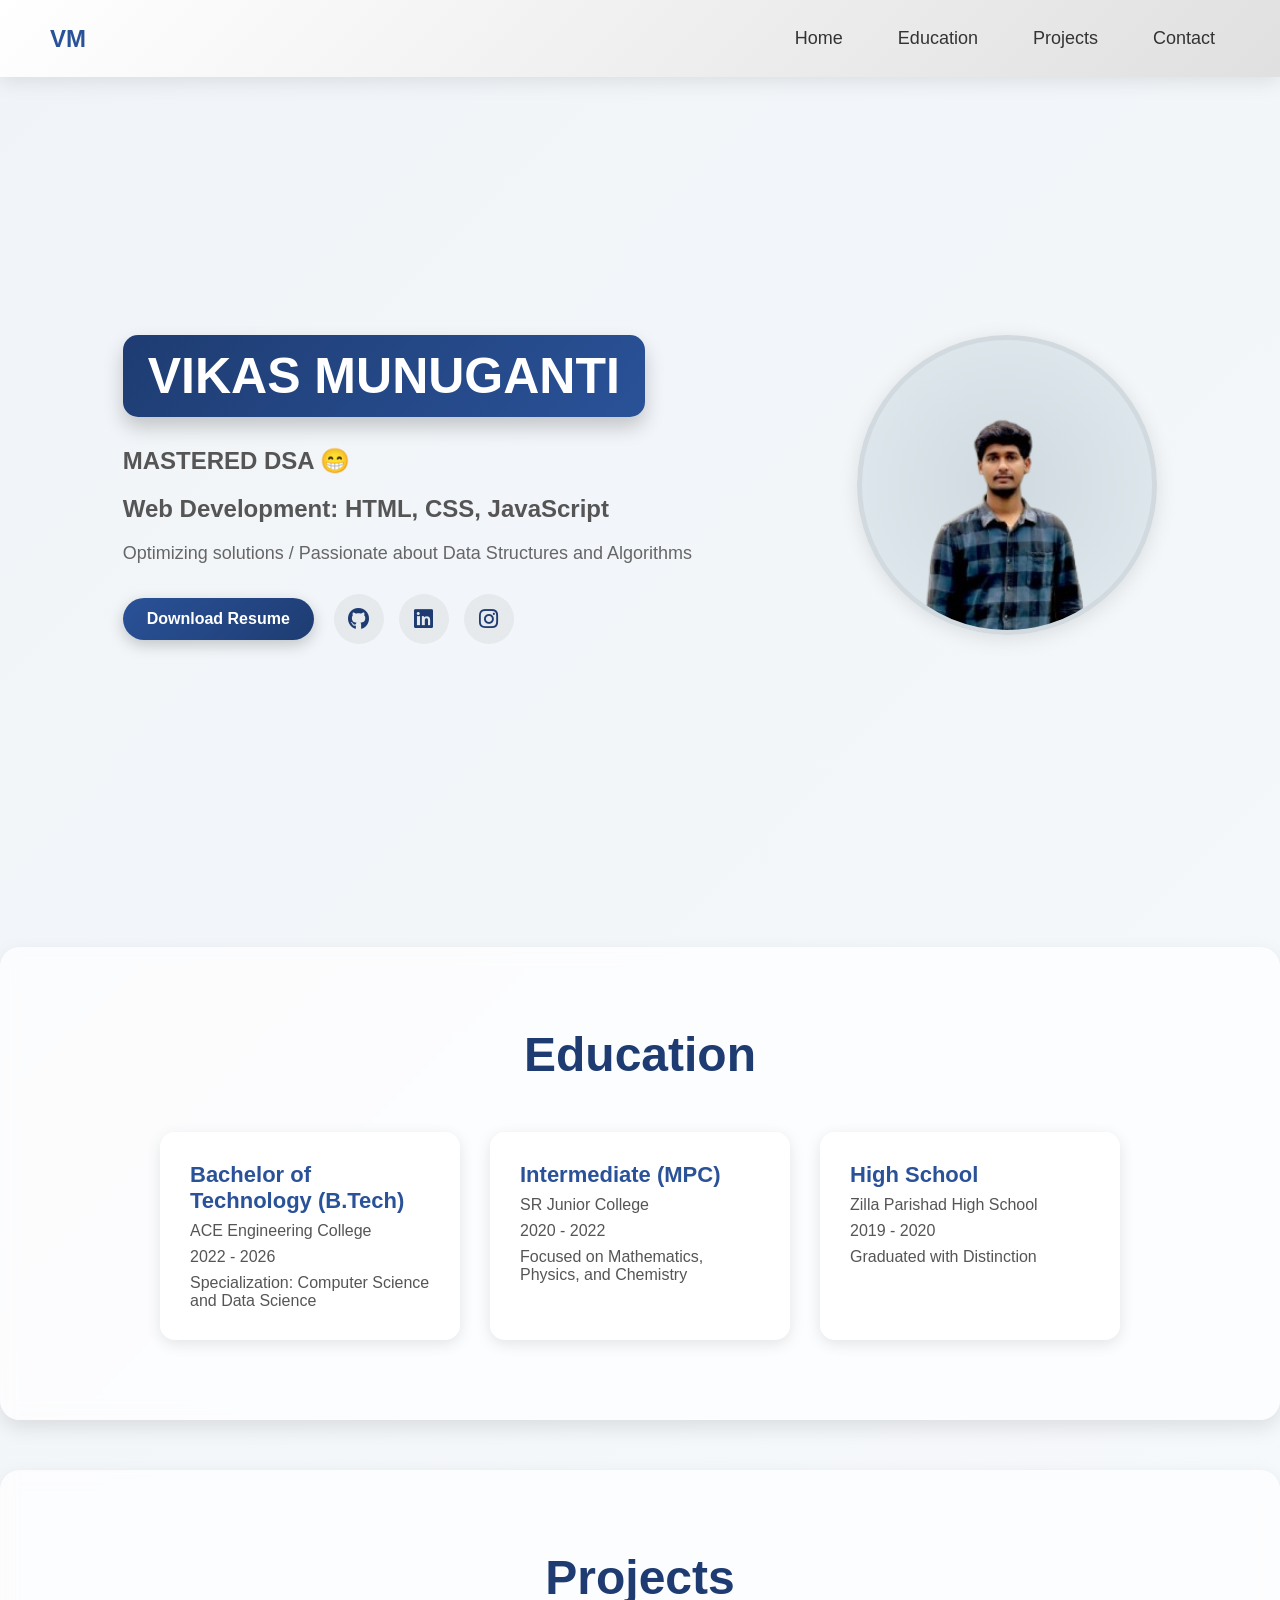
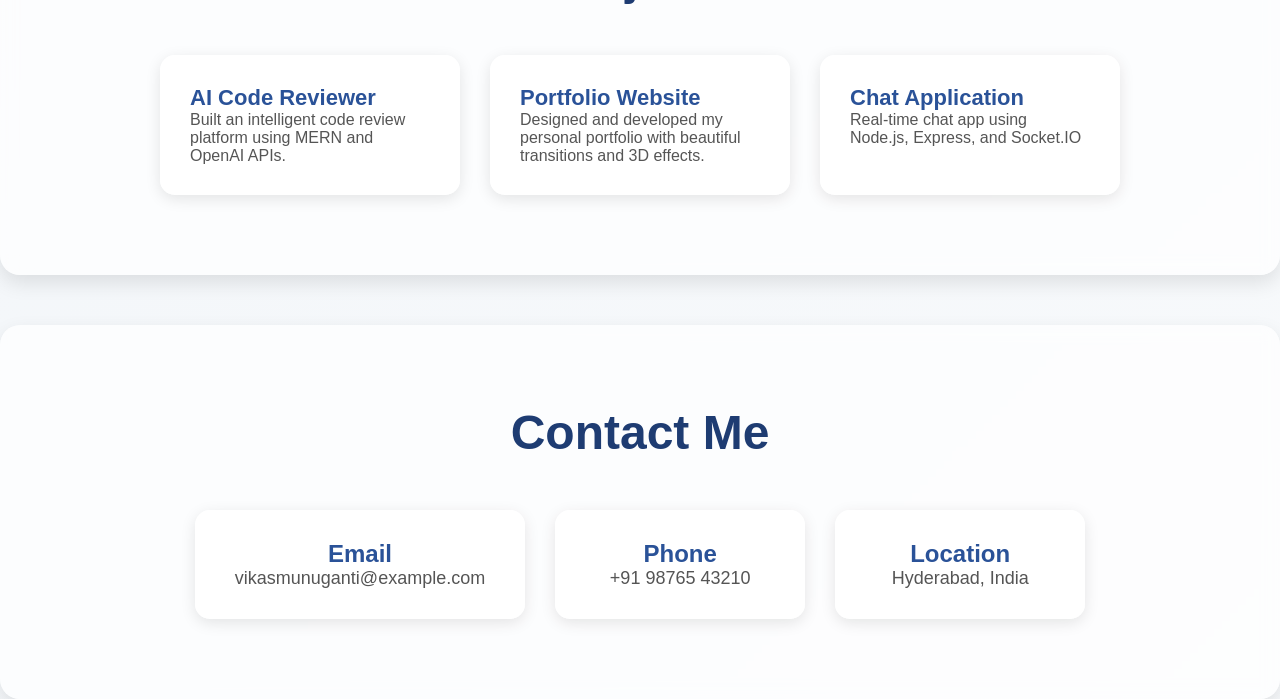
==== index.html @ edb25048 "Made responsive to mobile" ====
<!DOCTYPE html>
<html lang="en">
<head>
    <meta charset="UTF-8" />
    <meta name="viewport" content="width=device-width, initial-scale=1.0"/>
    <title>Vikas Munuganti - Portfolio</title>
    <link rel="stylesheet" href="style.css" />
    <link rel="stylesheet" href="https://cdnjs.cloudflare.com/ajax/libs/font-awesome/5.15.4/css/all.min.css"/>
</head>

<body>

<!-- Loader -->
<div id="loader">
    <div class="spinner"></div>
    <p>Loading your experience...</p>
</div>

<!-- Navbar -->
<nav class="navbar">
    <div class="logo">VM</div>
    <ul class="nav-links">
        <li><a href="#home" class="nav-link">Home</a></li>
        <li><a href="#education-section" class="nav-link">Education</a></li>
        <li><a href="#projects-section" class="nav-link">Projects</a></li>
        <li><a href="#contact-section" class="nav-link">Contact</a></li>
    </ul>
</nav>

<!-- Home Section -->
<section class="home" id="home">
    <div class="home-content">
        <h1><span class="name-highlight">VIKAS MUNUGANTI</span></h1>
        <h2>MASTERED DSA 😁</h2>
        <h2>Web Development: HTML, CSS, JavaScript</h2>
        <p>Optimizing solutions / Passionate about Data Structures and Algorithms</p>

        <div class="buttons">
            <a href="VIKAS_RESUME.pdf" download class="btn">Download Resume</a>
            <div class="social-icons">
                <a href="https://github.com/VIKASMUNUGANTI" target="_blank" class="icon-circle"><i class="fab fa-github"></i></a>
                <a href="https://linkedin.com/in/vikas-munuganti-8a6b34294" target="_blank" class="icon-circle"><i class="fab fa-linkedin"></i></a>
                <a href="https://instagram.com/vikas_munuganti" target="_blank" class="icon-circle"><i class="fab fa-instagram"></i></a>
            </div>
        </div>
    </div>

    <div class="hero-image">
        <img src="p1-1.png" alt="Vikas Munuganti">
    </div>
</section>

<!-- Education Section -->
<section class="education" id="education-section">
    <h2 class="section-title">Education</h2>
    <div class="education-container">
        <div class="education-card">
            <h3>Bachelor of Technology (B.Tech)</h3>
            <p class="school-name">ACE Engineering College</p>
            <p class="education-year">2022 - 2026</p>
            <p class="education-desc">Specialization: Computer Science and Data Science</p>
        </div>

        <div class="education-card">
            <h3>Intermediate (MPC)</h3>
            <p class="school-name">SR Junior College</p>
            <p class="education-year">2020 - 2022</p>
            <p class="education-desc">Focused on Mathematics, Physics, and Chemistry</p>
        </div>

        <div class="education-card">
            <h3>High School</h3>
            <p class="school-name">Zilla Parishad High School</p>
            <p class="education-year">2019 - 2020</p>
            <p class="education-desc">Graduated with Distinction</p>
        </div>
    </div>
</section>

<!-- Projects Section -->
<section class="projects" id="projects-section">
    <h2 class="section-title">Projects</h2>
    <div class="projects-container">
        <div class="project-card">
            <h3>AI Code Reviewer</h3>
            <p>Built an intelligent code review platform using MERN and OpenAI APIs.</p>
        </div>

        <div class="project-card">
            <h3>Portfolio Website</h3>
            <p>Designed and developed my personal portfolio with beautiful transitions and 3D effects.</p>
        </div>

        <div class="project-card">
            <h3>Chat Application</h3>
            <p>Real-time chat app using Node.js, Express, and Socket.IO</p>
        </div>
    </div>
</section>

<!-- Contact Section -->
<section class="contact" id="contact-section">
    <h2 class="section-title">Contact Me</h2>
    <div class="contact-container">
        <div class="contact-card">
            <h3>Email</h3>
            <p>vikasmunuganti@example.com</p>
        </div>

        <div class="contact-card">
            <h3>Phone</h3>
            <p>+91 98765 43210</p>
        </div>

        <div class="contact-card">
            <h3>Location</h3>
            <p>Hyderabad, India</p>
        </div>
    </div>
</section>

<!-- Smooth Scrolling Script -->
<script>
    window.addEventListener("load", function(){
        const loader = document.getElementById("loader");
        loader.style.opacity = "0";
        loader.style.visibility = "hidden";
    });

    document.addEventListener('DOMContentLoaded', function() {
        const navLinks = document.querySelectorAll('.nav-links a.nav-link');

        navLinks.forEach(link => {
            link.addEventListener('click', function(event) {
                const targetId = this.getAttribute('href');
                const targetElement = document.querySelector(targetId);

                if (targetElement) {
                    event.preventDefault();
                    window.scrollTo({
                        top: targetElement.offsetTop,
                        behavior: 'smooth'
                    });
                }
            });
        });
    });
</script>

</body>
</html>
---- style.css ----
/* Global Settings */
* {
  margin: 0;
  padding: 0;
  box-sizing: border-box;
}

body {
  font-family: 'Segoe UI', Tahoma, Geneva, Verdana, sans-serif;
  background: linear-gradient(135deg, #f0f4f8, #ffffff);
  background-size: 200% 200%;
  min-height: 100vh;
  color: #333;
  animation: gradientFade 10s ease infinite;
  perspective: 1000px; 
}

@keyframes gradientFade {
  0% { background-position: 0% 50%; }
  50% { background-position: 100% 50%; }
  100% { background-position: 0% 50%; }
}

/* Navbar */
.navbar {
  display: flex;
  justify-content: space-between;
  align-items: center;
  padding: 20px 50px;
  background: linear-gradient(135deg, #ffffff, #e0e0e0);
  color: #333;
  position: sticky;
  top: 0;
  z-index: 1000;
  box-shadow: 0 4px 20px rgba(0,0,0,0.1);
  transition: background 0.5s ease;
}

.logo {
  font-weight: bold;
  font-size: 24px;
  color: #2a5298;
}

.nav-links {
  list-style: none;
  display: flex;
  gap: 25px;
}

.nav-links a {
  text-decoration: none;
  color: #333;
  font-size: 18px;
  transition: color 0.3s;
}

.nav-links a:hover {
  color: #1e90ff;
}

.nav-links li {
  transition: transform 0.3s ease, background-color 0.3s ease;
  padding: 8px 15px;
  border-radius: 8px;
}

.nav-links li:hover {
  transform: translateY(-2px);
  background: linear-gradient(135deg, #e0eafc, #cfdef3);
}

/* Hero Section */
.home {
  display: flex;
  align-items: center;
  justify-content: space-around;
  flex-wrap: wrap;
  padding: 60px 40px;
  min-height: calc(100vh - 80px);
}

.home-content {
  max-width: 600px;
}

.home-content h1 {
  font-size: 68px;
  margin-bottom: 30px;
  color: #1e3c72;
}

.name-highlight {
  background: linear-gradient(135deg, #1e3c72, #2a5298);
  padding: 12px 25px;
  border-radius: 15px;
  color: white;
  font-weight: 900;
  font-size: 50px;
  display: inline-block;
  box-shadow: 0 10px 20px rgba(0, 0, 0, 0.2);
}

.home-content h2 {
  font-size: 24px;
  color: #555;
  margin-bottom: 20px;
}

.home-content p {
  font-size: 18px;
  color: #666;
  margin-bottom: 30px;
}

.hero-image img {
  width: 300px;
  height: 300px;
  object-fit: cover;
  border-radius: 50%;
  box-shadow: 0 4px 20px rgba(0,0,0,0.1);
  background-image: radial-gradient(circle at center, #cfd9df, #e2ebf0);
  border: 5px solid rgba(0, 0, 0, 0.05);
}

/* Buttons */
.buttons {
  display: flex;
  align-items: center;
  gap: 20px;
  flex-wrap: wrap;
}

.btn {
  background: linear-gradient(135deg, #2a5298, #1e3c72);
  color: white;
  padding: 12px 24px;
  border-radius: 30px;
  text-decoration: none;
  font-weight: 600;
  box-shadow: 0 5px 15px rgba(0,0,0,0.2);
  transition: all 0.3s ease;
}

.btn:hover {
  transform: scale(1.05);
  background: linear-gradient(135deg, #1e3c72, #2a5298);
}

/* Social Icons */
.social-icons {
  display: flex;
  align-items: center;
  gap: 15px;
}

.icon-circle {
  display: flex;
  align-items: center;
  justify-content: center;
  background: rgba(0, 0, 0, 0.05);
  color: #1e3c72;
  width: 50px;
  height: 50px;
  border-radius: 50%;
  font-size: 22px;
  text-decoration: none;
  transition: all 0.3s ease;
}

.icon-circle:hover {
  background: linear-gradient(135deg, #2a5298, #1e3c72);
  color: white;
}

/* Animations */
@keyframes slideInLeft {
  to { opacity: 1; transform: translateX(0); }
}
@keyframes slideInTop {
  to { opacity: 1; transform: translateY(0); }
}

/* Education Section */
.education {
  padding: 80px 50px;
  background: rgba(255, 255, 255, 0.7);
  backdrop-filter: blur(8px);
  margin-top: 50px;
  border-radius: 20px;
  box-shadow: 0 8px 20px rgba(0,0,0,0.1);
}

.section-title {
  font-size: 48px;
  text-align: center;
  margin-bottom: 50px;
  color: #1e3c72;
}

.education-container {
  display: flex;
  flex-wrap: wrap;
  gap: 30px;
  justify-content: center;
}

.education-card {
  background: rgba(255, 255, 255, 0.9);
  border-radius: 15px;
  padding: 30px;
  width: 300px;
  box-shadow: 0 4px 15px rgba(0, 0, 0, 0.1);
  transition: all 0.4s ease;
  text-align: left;
}

.education-card:hover {
  transform: scale(1.05);
}

.education-card h3 {
  font-size: 22px;
  color: #2a5298;
}

.education-card .school-name,
.education-card .education-year,
.education-card .education-desc {
  font-size: 16px;
  color: #555;
  margin-top: 8px;
}

/* Projects Section */
.projects {
  padding: 80px 50px;
  background: rgba(255, 255, 255, 0.7);
  backdrop-filter: blur(8px);
  margin-top: 50px;
  border-radius: 20px;
  box-shadow: 0 8px 20px rgba(0,0,0,0.1);
}

.project-title {
  font-size: 48px;
  text-align: center;
  margin-bottom: 50px;
  color: #1e3c72;
}

.projects-container {
  display: flex;
  flex-wrap: wrap;
  gap: 30px;
  justify-content: center;
}

.project-card {
  background: rgba(255, 255, 255, 0.9);
  border-radius: 15px;
  padding: 30px;
  width: 300px;
  box-shadow: 0 4px 15px rgba(0,0,0,0.1);
  transition: all 0.4s ease;
}

.project-card:hover {
  transform: scale(1.05);
}

.project-card h3 {
  font-size: 22px;
  color: #2a5298;
}

.project-card p {
  font-size: 16px;
  color: #555;
}

/* Contact Section */
.contact {
  padding: 80px 50px;
  background: rgba(255, 255, 255, 0.7);
  backdrop-filter: blur(8px);
  margin-top: 50px;
  border-radius: 20px;
  box-shadow: 0 8px 20px rgba(0,0,0,0.1);
}

.contact-container {
  display: flex;
  justify-content: center;
  gap: 30px;
  flex-wrap: wrap;
  margin-top: 40px;
}

.contact-card {
  background: rgba(255, 255, 255, 0.9);
  padding: 30px 40px;
  border-radius: 15px;
  box-shadow: 0 4px 15px rgba(0,0,0,0.1);
  text-align: center;
  min-width: 250px;
  transition: all 0.4s ease;
}

.contact-card h3 {
  font-size: 24px;
  color: #2a5298;
}

.contact-card p {
  font-size: 18px;
  color: #555;
}

/* Loader */
#loader {
  position: fixed;
  top: 0;
  left: 0;
  width: 100%;
  height: 100%;
  background: linear-gradient(135deg, #e2ebf0, #ffffff);
  display: flex;
  flex-direction: column;
  align-items: center;
  justify-content: center;
  z-index: 9999;
}

.spinner {
  border: 8px solid #f3f3f3;
  border-top: 8px solid #2a5298;
  border-radius: 50%;
  width: 80px;
  height: 80px;
  animation: spin 1s linear infinite;
  margin-bottom: 20px;
}

@keyframes spin {
  0% { transform: rotate(0deg); }
  100% { transform: rotate(360deg); }
}

#loader p {
  color: #2a5298;
  font-size: 20px;
  font-weight: 600;
}

/* Responsive */
@media (max-width: 768px) {
  .education-container,
  .projects-container,
  .contact-container {
    flex-direction: column;
    align-items: center;
  }
}


/* Responsive Layout Adjustments */
@media (max-width: 1024px) {
  .home {
    flex-direction: column-reverse;
    text-align: center;
    padding: 40px 20px;
  }

  .home-content {
    max-width: 100%;
  }

  .home-content h1 {
    font-size: 48px;
  }

  .name-highlight {
    font-size: 40px;
    padding: 10px 20px;
  }

  .home-content h2 {
    font-size: 20px;
  }

  .hero-image img {
    width: 250px;
    height: 250px;
    margin-top: 30px;
  }

  .buttons {
    flex-direction: column;
    gap: 15px;
  }

  .education-container,
  .projects-container,
  .contact-container {
    flex-direction: column;
    align-items: center;
    padding: 0 10px;
  }

  .navbar {
    flex-direction: column;
    gap: 10px;
    padding: 15px 20px;
  }

  .nav-links {
    flex-wrap: wrap;
    justify-content: center;
    gap: 15px;
  }

  .nav-links a {
    font-size: 16px;
  }

  .project-card,
  .education-card,
  .contact-card {
    width: 90%;
  }
}

@media (max-width: 480px) {
  .home-content h1 {
    font-size: 38px;
  }

  .name-highlight {
    font-size: 30px;
    padding: 8px 15px;
  }

  .home-content h2 {
    font-size: 18px;
  }

  .home-content p {
    font-size: 16px;
  }

  .btn {
    font-size: 16px;
    padding: 10px 20px;
  }

  .icon-circle {
    width: 40px;
    height: 40px;
    font-size: 18px;
  }

  .section-title {
    font-size: 36px;
  }

  .contact-card h3,
  .education-card h3,
  .project-card h3 {
    font-size: 20px;
  }

  .contact-card p,
  .education-card p,
  .project-card p {
    font-size: 15px;
  }
}
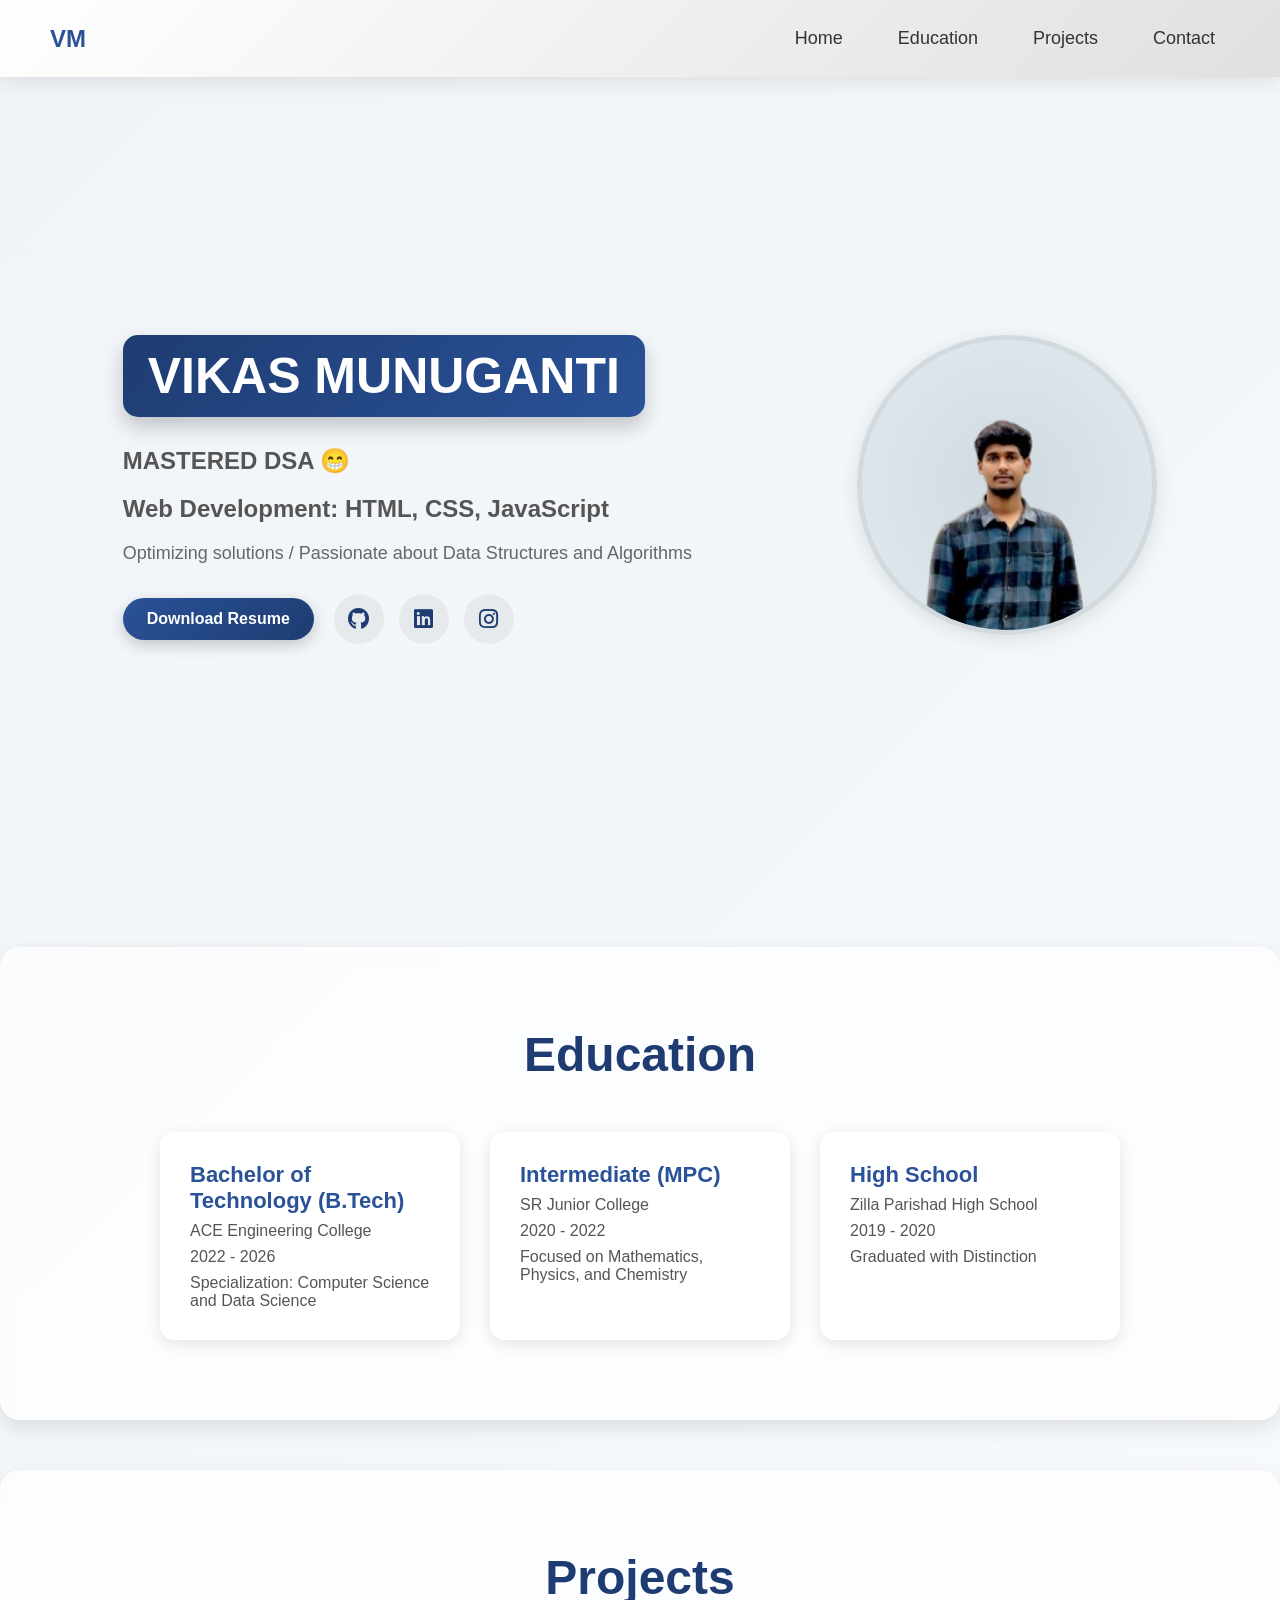
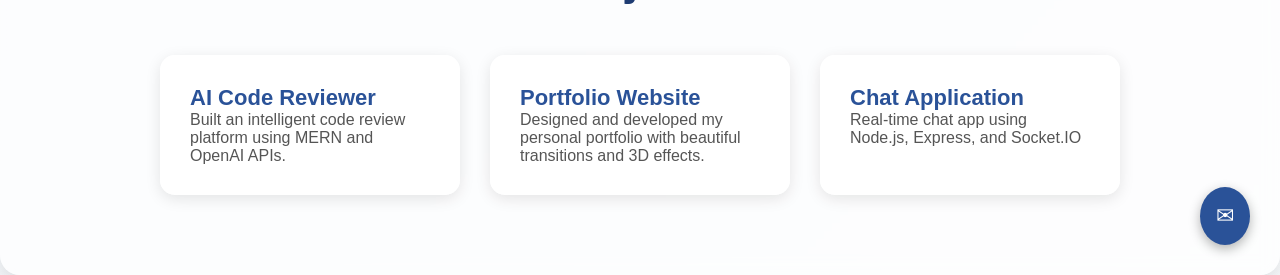
==== commit 9bfca175: "Added message form" ====
--- a/index.html
+++ b/index.html
@@ -23,7 +23,7 @@
         <li><a href="#home" class="nav-link">Home</a></li>
         <li><a href="#education-section" class="nav-link">Education</a></li>
         <li><a href="#projects-section" class="nav-link">Projects</a></li>
-        <li><a href="#contact-section" class="nav-link">Contact</a></li>
+        <li><a href="#contact-widget" class="nav-link" onclick="document.getElementById('contact-form').style.display='flex'">Contact</a></li>
     </ul>
 </nav>
 
@@ -99,27 +99,37 @@
 </section>
 
 <!-- Contact Section -->
-<section class="contact" id="contact-section">
-    <h2 class="section-title">Contact Me</h2>
-    <div class="contact-container">
-        <div class="contact-card">
-            <h3>Email</h3>
-            <p>vikasmunuganti@example.com</p>
-        </div>
+<!-- Floating Contact Button -->
 
-        <div class="contact-card">
-            <h3>Phone</h3>
-            <p>+91 98765 43210</p>
-        </div>
+<div id="contact-widget">
+    <button id="open-form">&#9993;</button>
+  
+    <form id="contact-form" action="https://formspree.io/f/xyzwkryl" method="POST">
+      <h3>Contact Me</h3>
+      <input type="text" name="name" placeholder="Your Name" required />
+      <input type="email" name="email" placeholder="Your Email" required />
+      <textarea name="message" placeholder="Your Message" rows="5" required></textarea>
+      <button type="submit">Send</button>
+      <button type="button" id="close-form">Close</button>
+    </form>
+  </div>
 
-        <div class="contact-card">
-            <h3>Location</h3>
-            <p>Hyderabad, India</p>
-        </div>
-    </div>
-</section>
 
 <!-- Smooth Scrolling Script -->
+<script>
+    const openBtn = document.getElementById('open-form');
+    const closeBtn = document.getElementById('close-form');
+    const form = document.getElementById('contact-form');
+  
+    openBtn.addEventListener('click', () => {
+      form.style.display = 'flex';
+    });
+  
+    closeBtn.addEventListener('click', () => {
+      form.style.display = 'none';
+    });
+  </script>
+  
 <script>
     window.addEventListener("load", function(){
         const loader = document.getElementById("loader");
--- a/style.css
+++ b/style.css
@@ -12,7 +12,7 @@
   min-height: 100vh;
   color: #333;
   animation: gradientFade 10s ease infinite;
-  perspective: 1000px; 
+  perspective: 1000px;
 }
 
 @keyframes gradientFade {
@@ -363,8 +363,6 @@
   }
 }
 
-
-/* Responsive Layout Adjustments */
 @media (max-width: 1024px) {
   .home {
     flex-direction: column-reverse;
@@ -459,20 +457,83 @@
     height: 40px;
     font-size: 18px;
   }
-
-  .section-title {
-    font-size: 36px;
-  }
-
-  .contact-card h3,
-  .education-card h3,
-  .project-card h3 {
-    font-size: 20px;
-  }
-
-  .contact-card p,
-  .education-card p,
-  .project-card p {
-    font-size: 15px;
-  }
-}+}
+
+/* Contact Widget Styles (global, outside media query) */
+/* Contact Widget Styles */
+#contact-widget {
+  position: fixed;
+  bottom: 30px; /* spacing from bottom */
+  right: 30px;  /* spacing from right */
+  z-index: 10000; /* keep it above everything */
+}
+
+#open-form {
+  background: #2a5298;
+  color: white;
+  font-size: 22px;
+  padding: 16px;
+  border: none;
+  border-radius: 50%;
+  box-shadow: 0 4px 12px rgba(0, 0, 0, 0.3);
+  cursor: pointer;
+  transition: background 0.3s ease;
+}
+
+#open-form:hover {
+  background: #1e3c72;
+}
+
+#contact-form {
+  display: none;
+  flex-direction: column;
+  background: white;
+  position: absolute;
+  bottom: 70px; /* positions form above the button */
+  right: 0;
+  padding: 20px;
+  border-radius: 12px;
+  box-shadow: 0 8px 20px rgba(0, 0, 0, 0.25);
+  width: 300px;
+  z-index: 10001;
+}
+
+#contact-form h3 {
+  margin-bottom: 10px;
+  color: #2a5298;
+}
+
+#contact-form input,
+#contact-form textarea {
+  width: 100%;
+  margin-bottom: 12px;
+  padding: 10px;
+  border-radius: 6px;
+  border: 1px solid #ccc;
+  font-size: 14px;
+}
+
+#contact-form button[type="submit"] {
+  background-color: #2a5298;
+  color: white;
+  padding: 10px;
+  border: none;
+  border-radius: 6px;
+  cursor: pointer;
+  transition: background 0.3s ease;
+}
+
+#contact-form button[type="submit"]:hover {
+  background-color: #1e3c72;
+}
+
+#contact-form button[type="button"] {
+  background-color: #ddd;
+  color: black;
+  padding: 10px;
+  border: none;
+  border-radius: 6px;
+  margin-top: 5px;
+  cursor: pointer;
+}
+
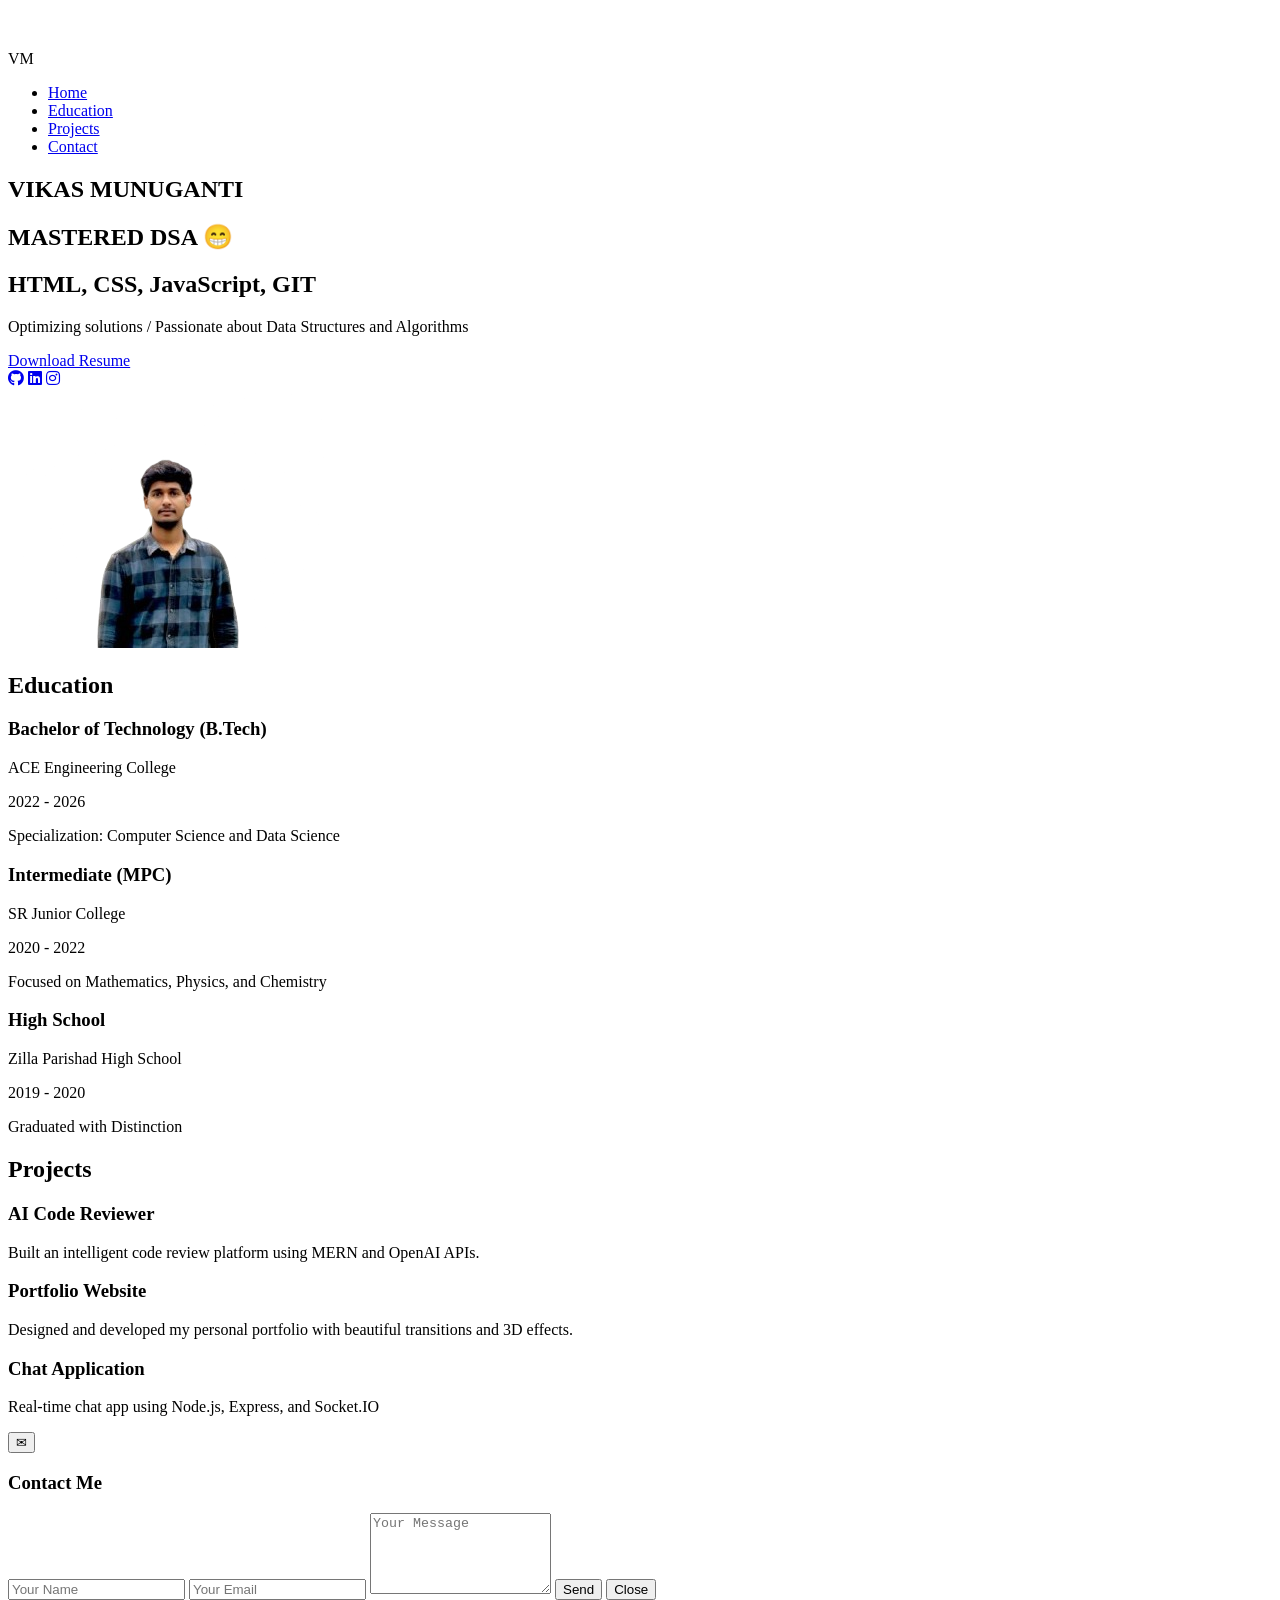
==== commit 176518b7: "Resume Updated" ====
--- a/index.html
+++ b/index.html
@@ -1,161 +1,149 @@
 <!DOCTYPE html>
 <html lang="en">
 <head>
-    <meta charset="UTF-8" />
-    <meta name="viewport" content="width=device-width, initial-scale=1.0"/>
-    <title>Vikas Munuganti - Portfolio</title>
-    <link rel="stylesheet" href="style.css" />
-    <link rel="stylesheet" href="https://cdnjs.cloudflare.com/ajax/libs/font-awesome/5.15.4/css/all.min.css"/>
+  <meta charset="UTF-8" />
+  <meta name="viewport" content="width=device-width, initial-scale=1.0"/>
+  <title>Vikas Munuganti - Portfolio</title>
+  <link rel="stylesheet" href="main.css" />
+  <link rel="stylesheet" href="https://cdnjs.cloudflare.com/ajax/libs/font-awesome/5.15.4/css/all.min.css"/>
 </head>
-
 <body>
 
 <!-- Loader -->
 <div id="loader">
-    <div class="spinner"></div>
-    <p>Loading your experience...</p>
+  <div class="spinner"></div>
+  <p>Loading your experience...</p>
 </div>
 
 <!-- Navbar -->
 <nav class="navbar">
-    <div class="logo">VM</div>
-    <ul class="nav-links">
-        <li><a href="#home" class="nav-link">Home</a></li>
-        <li><a href="#education-section" class="nav-link">Education</a></li>
-        <li><a href="#projects-section" class="nav-link">Projects</a></li>
-        <li><a href="#contact-widget" class="nav-link" onclick="document.getElementById('contact-form').style.display='flex'">Contact</a></li>
-    </ul>
+  <div class="logo">VM</div>
+  <ul class="nav-links">
+    <li><a href="#home" class="nav-link">Home</a></li>
+    <li><a href="#education-section" class="nav-link">Education</a></li>
+    <li><a href="#projects-section" class="nav-link">Projects</a></li>
+    <li><a href="#contact-widget" class="nav-link" id="contact-trigger">Contact</a></li>
+  </ul>
 </nav>
 
 <!-- Home Section -->
 <section class="home" id="home">
-    <div class="home-content">
-        <h1><span class="name-highlight">VIKAS MUNUGANTI</span></h1>
-        <h2>MASTERED DSA 😁</h2>
-        <h2>Web Development: HTML, CSS, JavaScript</h2>
-        <p>Optimizing solutions / Passionate about Data Structures and Algorithms</p>
-
-        <div class="buttons">
-            <a href="VIKAS_RESUME.pdf" download class="btn">Download Resume</a>
-            <div class="social-icons">
-                <a href="https://github.com/VIKASMUNUGANTI" target="_blank" class="icon-circle"><i class="fab fa-github"></i></a>
-                <a href="https://linkedin.com/in/vikas-munuganti-8a6b34294" target="_blank" class="icon-circle"><i class="fab fa-linkedin"></i></a>
-                <a href="https://instagram.com/vikas_munuganti" target="_blank" class="icon-circle"><i class="fab fa-instagram"></i></a>
-            </div>
-        </div>
+  <div class="home-content">
+    <h1><span class="name-highlight">VIKAS MUNUGANTI</span></h1>
+    <h2>MASTERED DSA 😁</h2>
+    <h2>HTML, CSS, JavaScript, GIT</h2>
+    <p>Optimizing solutions / Passionate about Data Structures and Algorithms</p>
+    <div class="buttons">
+      <a href="VIKAS_RESUME.pdf" download class="btn">Download Resume</a>
+      
+      <div class="social-icons">
+        <a href="https://github.com/VIKASMUNUGANTI" target="_blank" class="icon-circle"><i class="fab fa-github"></i></a>
+        <a href="https://linkedin.com/in/vikas-munuganti-8a6b34294" target="_blank" class="icon-circle"><i class="fab fa-linkedin"></i></a>
+        <a href="https://instagram.com/vikas_munuganti" target="_blank" class="icon-circle"><i class="fab fa-instagram"></i></a>
+      </div>
     </div>
-
-    <div class="hero-image">
-        <img src="p1-1.png" alt="Vikas Munuganti">
-    </div>
+  </div>
+  <div class="hero-image">
+    <img src="p1-1.png" alt="Vikas Munuganti">
+  </div>
 </section>
 
 <!-- Education Section -->
 <section class="education" id="education-section">
-    <h2 class="section-title">Education</h2>
-    <div class="education-container">
-        <div class="education-card">
-            <h3>Bachelor of Technology (B.Tech)</h3>
-            <p class="school-name">ACE Engineering College</p>
-            <p class="education-year">2022 - 2026</p>
-            <p class="education-desc">Specialization: Computer Science and Data Science</p>
-        </div>
-
-        <div class="education-card">
-            <h3>Intermediate (MPC)</h3>
-            <p class="school-name">SR Junior College</p>
-            <p class="education-year">2020 - 2022</p>
-            <p class="education-desc">Focused on Mathematics, Physics, and Chemistry</p>
-        </div>
-
-        <div class="education-card">
-            <h3>High School</h3>
-            <p class="school-name">Zilla Parishad High School</p>
-            <p class="education-year">2019 - 2020</p>
-            <p class="education-desc">Graduated with Distinction</p>
-        </div>
+  <h2 class="section-title">Education</h2>
+  <div class="education-container">
+    <div class="education-card">
+      <h3>Bachelor of Technology (B.Tech)</h3>
+      <p class="school-name">ACE Engineering College</p>
+      <p class="education-year">2022 - 2026</p>
+      <p class="education-desc">Specialization: Computer Science and Data Science</p>
     </div>
+    <div class="education-card">
+      <h3>Intermediate (MPC)</h3>
+      <p class="school-name">SR Junior College</p>
+      <p class="education-year">2020 - 2022</p>
+      <p class="education-desc">Focused on Mathematics, Physics, and Chemistry</p>
+    </div>
+    <div class="education-card">
+      <h3>High School</h3>
+      <p class="school-name">Zilla Parishad High School</p>
+      <p class="education-year">2019 - 2020</p>
+      <p class="education-desc">Graduated with Distinction</p>
+    </div>
+  </div>
 </section>
 
 <!-- Projects Section -->
 <section class="projects" id="projects-section">
-    <h2 class="section-title">Projects</h2>
-    <div class="projects-container">
-        <div class="project-card">
-            <h3>AI Code Reviewer</h3>
-            <p>Built an intelligent code review platform using MERN and OpenAI APIs.</p>
-        </div>
-
-        <div class="project-card">
-            <h3>Portfolio Website</h3>
-            <p>Designed and developed my personal portfolio with beautiful transitions and 3D effects.</p>
-        </div>
-
-        <div class="project-card">
-            <h3>Chat Application</h3>
-            <p>Real-time chat app using Node.js, Express, and Socket.IO</p>
-        </div>
+  <h2 class="section-title">Projects</h2>
+  <div class="projects-container">
+    <div class="project-card">
+      <h3>AI Code Reviewer</h3>
+      <p>Built an intelligent code review platform using MERN and OpenAI APIs.</p>
     </div>
+    <div class="project-card">
+      <h3>Portfolio Website</h3>
+      <p>Designed and developed my personal portfolio with beautiful transitions and 3D effects.</p>
+    </div>
+    <div class="project-card">
+      <h3>Chat Application</h3>
+      <p>Real-time chat app using Node.js, Express, and Socket.IO</p>
+    </div>
+  </div>
 </section>
 
-<!-- Contact Section -->
-<!-- Floating Contact Button -->
+<!-- Contact Widget -->
+<div id="contact-widget">
+  <button id="open-form">&#9993;</button>
+  <form id="contact-form" action="https://formspree.io/f/xyzwkryl" method="POST">
+    <h3>Contact Me</h3>
+    <input type="text" name="name" placeholder="Your Name" required />
+    <input type="email" name="email" placeholder="Your Email" required />
+    <textarea name="message" placeholder="Your Message" rows="5" required></textarea>
+    <button type="submit">Send</button>
+    <button type="button" id="close-form">Close</button>
+  </form>
+</div>
 
-<div id="contact-widget">
-    <button id="open-form">&#9993;</button>
-  
-    <form id="contact-form" action="https://formspree.io/f/xyzwkryl" method="POST">
-      <h3>Contact Me</h3>
-      <input type="text" name="name" placeholder="Your Name" required />
-      <input type="email" name="email" placeholder="Your Email" required />
-      <textarea name="message" placeholder="Your Message" rows="5" required></textarea>
-      <button type="submit">Send</button>
-      <button type="button" id="close-form">Close</button>
-    </form>
-  </div>
+<!-- Scripts -->
+<script>
+  // Loader fade-out
+  window.addEventListener("load", () => {
+    const loader = document.getElementById("loader");
+    loader.style.opacity = "0";
+    loader.style.visibility = "hidden";
+  });
 
+  // Smooth scroll for nav links
+  document.addEventListener('DOMContentLoaded', function() {
+    document.querySelectorAll('.nav-link[href^="#"]').forEach(link => {
+      link.addEventListener('click', function(e) {
+        e.preventDefault();
+        const target = document.querySelector(this.getAttribute('href'));
+        if (target) {
+          window.scrollTo({ top: target.offsetTop - 50, behavior: 'smooth' });
+        }
+      });
+    });
+  });
 
-<!-- Smooth Scrolling Script -->
-<script>
-    const openBtn = document.getElementById('open-form');
-    const closeBtn = document.getElementById('close-form');
-    const form = document.getElementById('contact-form');
-  
-    openBtn.addEventListener('click', () => {
-      form.style.display = 'flex';
-    });
-  
-    closeBtn.addEventListener('click', () => {
-      form.style.display = 'none';
-    });
-  </script>
-  
-<script>
-    window.addEventListener("load", function(){
-        const loader = document.getElementById("loader");
-        loader.style.opacity = "0";
-        loader.style.visibility = "hidden";
-    });
+  // Contact form toggle
+  const openBtn = document.getElementById('open-form');
+  const closeBtn = document.getElementById('close-form');
+  const form = document.getElementById('contact-form');
+  const contactTrigger = document.getElementById('contact-trigger');
 
-    document.addEventListener('DOMContentLoaded', function() {
-        const navLinks = document.querySelectorAll('.nav-links a.nav-link');
-
-        navLinks.forEach(link => {
-            link.addEventListener('click', function(event) {
-                const targetId = this.getAttribute('href');
-                const targetElement = document.querySelector(targetId);
-
-                if (targetElement) {
-                    event.preventDefault();
-                    window.scrollTo({
-                        top: targetElement.offsetTop,
-                        behavior: 'smooth'
-                    });
-                }
-            });
-        });
-    });
+  openBtn.addEventListener('click', () => form.style.display = 'flex');
+  closeBtn.addEventListener('click', () => form.style.display = 'none');
+  contactTrigger.addEventListener('click', () => form.style.display = 'flex');
 </script>
 
 </body>
-</html>+</html>
+
+
+
+
+
+
+
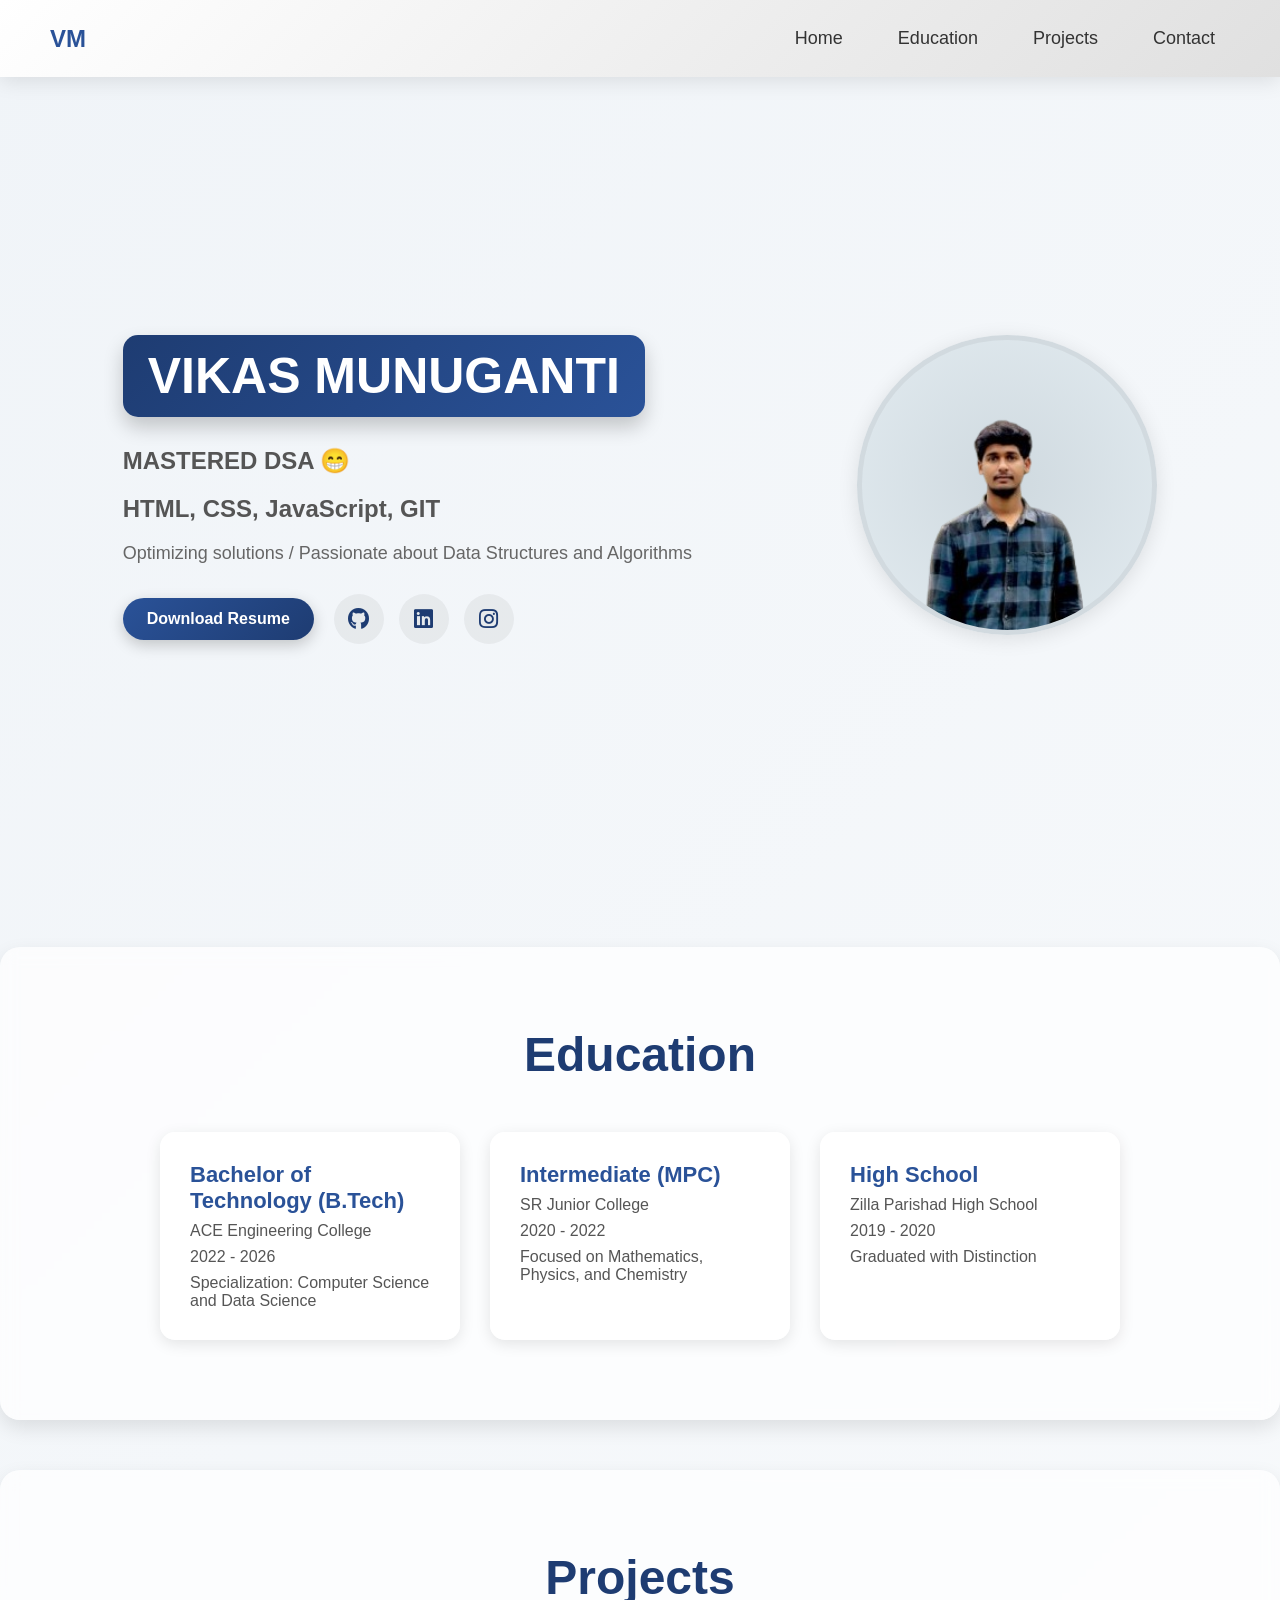
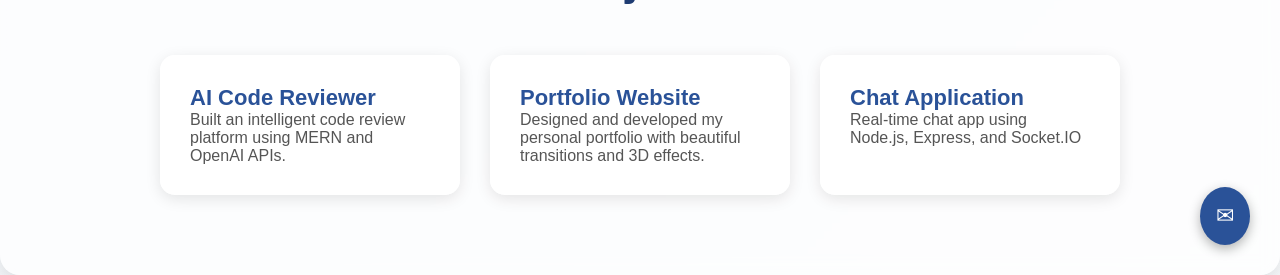
==== commit 15583bf8: "19-06-2025" ====
--- a/index.html
+++ b/index.html
@@ -4,7 +4,7 @@
   <meta charset="UTF-8" />
   <meta name="viewport" content="width=device-width, initial-scale=1.0"/>
   <title>Vikas Munuganti - Portfolio</title>
-  <link rel="stylesheet" href="main.css" />
+  <link rel="stylesheet" href="style.css" />
   <link rel="stylesheet" href="https://cdnjs.cloudflare.com/ajax/libs/font-awesome/5.15.4/css/all.min.css"/>
 </head>
 <body>
--- a/style.css
+++ b/style.css
@@ -0,0 +1,538 @@
+/* Global Settings */
+* {
+  margin: 0;
+  padding: 0;
+  box-sizing: border-box;
+}
+
+body {
+  font-family: 'Segoe UI', Tahoma, Geneva, Verdana, sans-serif;
+  background: linear-gradient(135deg, #f0f4f8, #ffffff);
+  background-size: 200% 200%;
+  min-height: 100vh;
+  color: #333;
+  animation: gradientFade 10s ease infinite;
+  perspective: 1000px;
+}
+
+@keyframes gradientFade {
+  0% { background-position: 0% 50%; }
+  50% { background-position: 100% 50%; }
+  100% { background-position: 0% 50%; }
+}
+
+/* Navbar */
+.navbar {
+  display: flex;
+  justify-content: space-between;
+  align-items: center;
+  padding: 20px 50px;
+  background: linear-gradient(135deg, #ffffff, #e0e0e0);
+  color: #333;
+  position: sticky;
+  top: 0;
+  z-index: 1000;
+  box-shadow: 0 4px 20px rgba(0,0,0,0.1);
+  transition: background 0.5s ease;
+}
+
+.logo {
+  font-weight: bold;
+  font-size: 24px;
+  color: #2a5298;
+}
+
+.nav-links {
+  list-style: none;
+  display: flex;
+  gap: 25px;
+}
+
+.nav-links a {
+  text-decoration: none;
+  color: #333;
+  font-size: 18px;
+  transition: color 0.3s;
+}
+
+.nav-links a:hover {
+  color: #1e90ff;
+}
+
+.nav-links li {
+  transition: transform 0.3s ease, background-color 0.3s ease;
+  padding: 8px 15px;
+  border-radius: 8px;
+}
+
+.nav-links li:hover {
+  transform: translateY(-2px);
+  background: linear-gradient(135deg, #e0eafc, #cfdef3);
+}
+
+/* Hero Section */
+.home {
+  display: flex;
+  align-items: center;
+  justify-content: space-around;
+  flex-wrap: wrap;
+  padding: 60px 40px;
+  min-height: calc(100vh - 80px);
+}
+
+.home-content {
+  max-width: 600px;
+}
+
+.home-content h1 {
+  font-size: 68px;
+  margin-bottom: 30px;
+  color: #1e3c72;
+}
+
+.name-highlight {
+  background: linear-gradient(135deg, #1e3c72, #2a5298);
+  padding: 12px 25px;
+  border-radius: 15px;
+  color: white;
+  font-weight: 900;
+  font-size: 50px;
+  display: inline-block;
+  box-shadow: 0 10px 20px rgba(0, 0, 0, 0.2);
+}
+
+.home-content h2 {
+  font-size: 24px;
+  color: #555;
+  margin-bottom: 20px;
+}
+
+.home-content p {
+  font-size: 18px;
+  color: #666;
+  margin-bottom: 30px;
+}
+
+.hero-image img {
+  width: 300px;
+  height: 300px;
+  object-fit: cover;
+  border-radius: 50%;
+  box-shadow: 0 4px 20px rgba(0,0,0,0.1);
+  background-image: radial-gradient(circle at center, #cfd9df, #e2ebf0);
+  border: 5px solid rgba(0, 0, 0, 0.05);
+}
+
+/* Buttons */
+.buttons {
+  display: flex;
+  align-items: center;
+  gap: 20px;
+  flex-wrap: wrap;
+}
+
+.btn {
+  background: linear-gradient(135deg, #2a5298, #1e3c72);
+  color: white;
+  padding: 12px 24px;
+  border-radius: 30px;
+  text-decoration: none;
+  font-weight: 600;
+  box-shadow: 0 5px 15px rgba(0,0,0,0.2);
+  transition: all 0.3s ease;
+}
+
+.btn:hover {
+  transform: scale(1.05);
+  background: linear-gradient(135deg, #1e3c72, #2a5298);
+}
+
+/* Social Icons */
+.social-icons {
+  display: flex;
+  align-items: center;
+  gap: 15px;
+}
+
+.icon-circle {
+  display: flex;
+  align-items: center;
+  justify-content: center;
+  background: rgba(0, 0, 0, 0.05);
+  color: #1e3c72;
+  width: 50px;
+  height: 50px;
+  border-radius: 50%;
+  font-size: 22px;
+  text-decoration: none;
+  transition: all 0.3s ease;
+}
+
+.icon-circle:hover {
+  background: linear-gradient(135deg, #2a5298, #1e3c72);
+  color: white;
+}
+
+/* Animations */
+@keyframes slideInLeft {
+  to { opacity: 1; transform: translateX(0); }
+}
+@keyframes slideInTop {
+  to { opacity: 1; transform: translateY(0); }
+}
+
+/* Education Section */
+.education {
+  padding: 80px 50px;
+  background: rgba(255, 255, 255, 0.7);
+  backdrop-filter: blur(8px);
+  margin-top: 50px;
+  border-radius: 20px;
+  box-shadow: 0 8px 20px rgba(0,0,0,0.1);
+}
+
+.section-title {
+  font-size: 48px;
+  text-align: center;
+  margin-bottom: 50px;
+  color: #1e3c72;
+}
+
+.education-container {
+  display: flex;
+  flex-wrap: wrap;
+  gap: 30px;
+  justify-content: center;
+}
+
+.education-card {
+  background: rgba(255, 255, 255, 0.9);
+  border-radius: 15px;
+  padding: 30px;
+  width: 300px;
+  box-shadow: 0 4px 15px rgba(0, 0, 0, 0.1);
+  transition: all 0.4s ease;
+  text-align: left;
+}
+
+.education-card:hover {
+  transform: scale(1.05);
+}
+
+.education-card h3 {
+  font-size: 22px;
+  color: #2a5298;
+}
+
+.education-card .school-name,
+.education-card .education-year,
+.education-card .education-desc {
+  font-size: 16px;
+  color: #555;
+  margin-top: 8px;
+}
+
+/* Projects Section */
+.projects {
+  padding: 80px 50px;
+  background: rgba(255, 255, 255, 0.7);
+  backdrop-filter: blur(8px);
+  margin-top: 50px;
+  border-radius: 20px;
+  box-shadow: 0 8px 20px rgba(0,0,0,0.1);
+}
+
+.project-title {
+  font-size: 48px;
+  text-align: center;
+  margin-bottom: 50px;
+  color: #1e3c72;
+}
+
+.projects-container {
+  display: flex;
+  flex-wrap: wrap;
+  gap: 30px;
+  justify-content: center;
+}
+
+.project-card {
+  background: rgba(255, 255, 255, 0.9);
+  border-radius: 15px;
+  padding: 30px;
+  width: 300px;
+  box-shadow: 0 4px 15px rgba(0,0,0,0.1);
+  transition: all 0.4s ease;
+}
+
+.project-card:hover {
+  transform: scale(1.05);
+}
+
+.project-card h3 {
+  font-size: 22px;
+  color: #2a5298;
+}
+
+.project-card p {
+  font-size: 16px;
+  color: #555;
+}
+
+/* Contact Section */
+.contact {
+  padding: 80px 50px;
+  background: rgba(255, 255, 255, 0.7);
+  backdrop-filter: blur(8px);
+  margin-top: 50px;
+  border-radius: 20px;
+  box-shadow: 0 8px 20px rgba(0,0,0,0.1);
+}
+
+.contact-container {
+  display: flex;
+  justify-content: center;
+  gap: 30px;
+  flex-wrap: wrap;
+  margin-top: 40px;
+}
+
+.contact-card {
+  background: rgba(255, 255, 255, 0.9);
+  padding: 30px 40px;
+  border-radius: 15px;
+  box-shadow: 0 4px 15px rgba(0,0,0,0.1);
+  text-align: center;
+  min-width: 250px;
+  transition: all 0.4s ease;
+}
+
+.contact-card h3 {
+  font-size: 24px;
+  color: #2a5298;
+}
+
+.contact-card p {
+  font-size: 18px;
+  color: #555;
+}
+
+/* Loader */
+#loader {
+  position: fixed;
+  top: 0;
+  left: 0;
+  width: 100%;
+  height: 100%;
+  background: linear-gradient(135deg, #e2ebf0, #ffffff);
+  display: flex;
+  flex-direction: column;
+  align-items: center;
+  justify-content: center;
+  z-index: 9999;
+}
+
+.spinner {
+  border: 8px solid #f3f3f3;
+  border-top: 8px solid #2a5298;
+  border-radius: 50%;
+  width: 80px;
+  height: 80px;
+  animation: spin 1s linear infinite;
+  margin-bottom: 20px;
+}
+
+@keyframes spin {
+  0% { transform: rotate(0deg); }
+  100% { transform: rotate(360deg); }
+}
+
+#loader p {
+  color: #2a5298;
+  font-size: 20px;
+  font-weight: 600;
+}
+
+/* Responsive */
+@media (max-width: 768px) {
+  .education-container,
+  .projects-container,
+  .contact-container {
+    flex-direction: column;
+    align-items: center;
+  }
+}
+
+@media (max-width: 1024px) {
+  .home {
+    flex-direction: column-reverse;
+    text-align: center;
+    padding: 40px 20px;
+  }
+
+  .home-content {
+    max-width: 100%;
+  }
+
+  .home-content h1 {
+    font-size: 48px;
+  }
+
+  .name-highlight {
+    font-size: 40px;
+    padding: 10px 20px;
+  }
+
+  .home-content h2 {
+    font-size: 20px;
+  }
+
+  .hero-image img {
+    width: 250px;
+    height: 250px;
+    margin-top: 30px;
+  }
+
+  .buttons {
+    flex-direction: column;
+    gap: 15px;
+  }
+
+  .education-container,
+  .projects-container,
+  .contact-container {
+    flex-direction: column;
+    align-items: center;
+    padding: 0 10px;
+  }
+
+  .navbar {
+    flex-direction: column;
+    gap: 10px;
+    padding: 15px 20px;
+  }
+
+  .nav-links {
+    flex-wrap: wrap;
+    justify-content: center;
+    gap: 15px;
+  }
+
+  .nav-links a {
+    font-size: 16px;
+  }
+
+  .project-card,
+  .education-card,
+  .contact-card {
+    width: 90%;
+  }
+}
+
+@media (max-width: 480px) {
+  .home-content h1 {
+    font-size: 38px;
+  }
+
+  .name-highlight {
+    font-size: 30px;
+    padding: 8px 15px;
+  }
+
+  .home-content h2 {
+    font-size: 18px;
+  }
+
+  .home-content p {
+    font-size: 16px;
+  }
+
+  .btn {
+    font-size: 16px;
+    padding: 10px 20px;
+  }
+
+  .icon-circle {
+    width: 40px;
+    height: 40px;
+    font-size: 18px;
+  }
+}
+
+/* Contact Widget Styles (global, outside media query) */
+/* Contact Widget Styles */
+#contact-widget {
+  position: fixed;
+  bottom: 30px; /* spacing from bottom */
+  right: 30px;  /* spacing from right */
+  z-index: 10000; /* keep it above everything */
+}
+
+#open-form {
+  background: #2a5298;
+  color: white;
+  font-size: 22px;
+  padding: 16px;
+  border: none;
+  border-radius: 50%;
+  box-shadow: 0 4px 12px rgba(0, 0, 0, 0.3);
+  cursor: pointer;
+  transition: background 0.3s ease;
+}
+
+#open-form:hover {
+  background: #1e3c72;
+}
+
+#contact-form {
+  display: none;
+  flex-direction: column;
+  background: white;
+  position: absolute;
+  bottom: 70px; /* positions form above the button */
+  right: 0;
+  padding: 20px;
+  border-radius: 12px;
+  box-shadow: 0 8px 20px rgba(0, 0, 0, 0.25);
+  width: 300px;
+  z-index: 10001;
+}
+
+#contact-form h3 {
+  margin-bottom: 10px;
+  color: #2a5298;
+}
+
+#contact-form input,
+#contact-form textarea {
+  width: 100%;
+  margin-bottom: 12px;
+  padding: 10px;
+  border-radius: 6px;
+  border: 1px solid #ccc;
+  font-size: 14px;
+}
+
+#contact-form button[type="submit"] {
+  background-color: #2a5298;
+  color: white;
+  padding: 10px;
+  border: none;
+  border-radius: 6px;
+  cursor: pointer;
+  transition: background 0.3s ease;
+}
+
+#contact-form button[type="submit"]:hover {
+  background-color: #1e3c72;
+}
+
+#contact-form button[type="button"] {
+  background-color: #ddd;
+  color: black;
+  padding: 10px;
+  border: none;
+  border-radius: 6px;
+  margin-top: 5px;
+  cursor: pointer;
+}
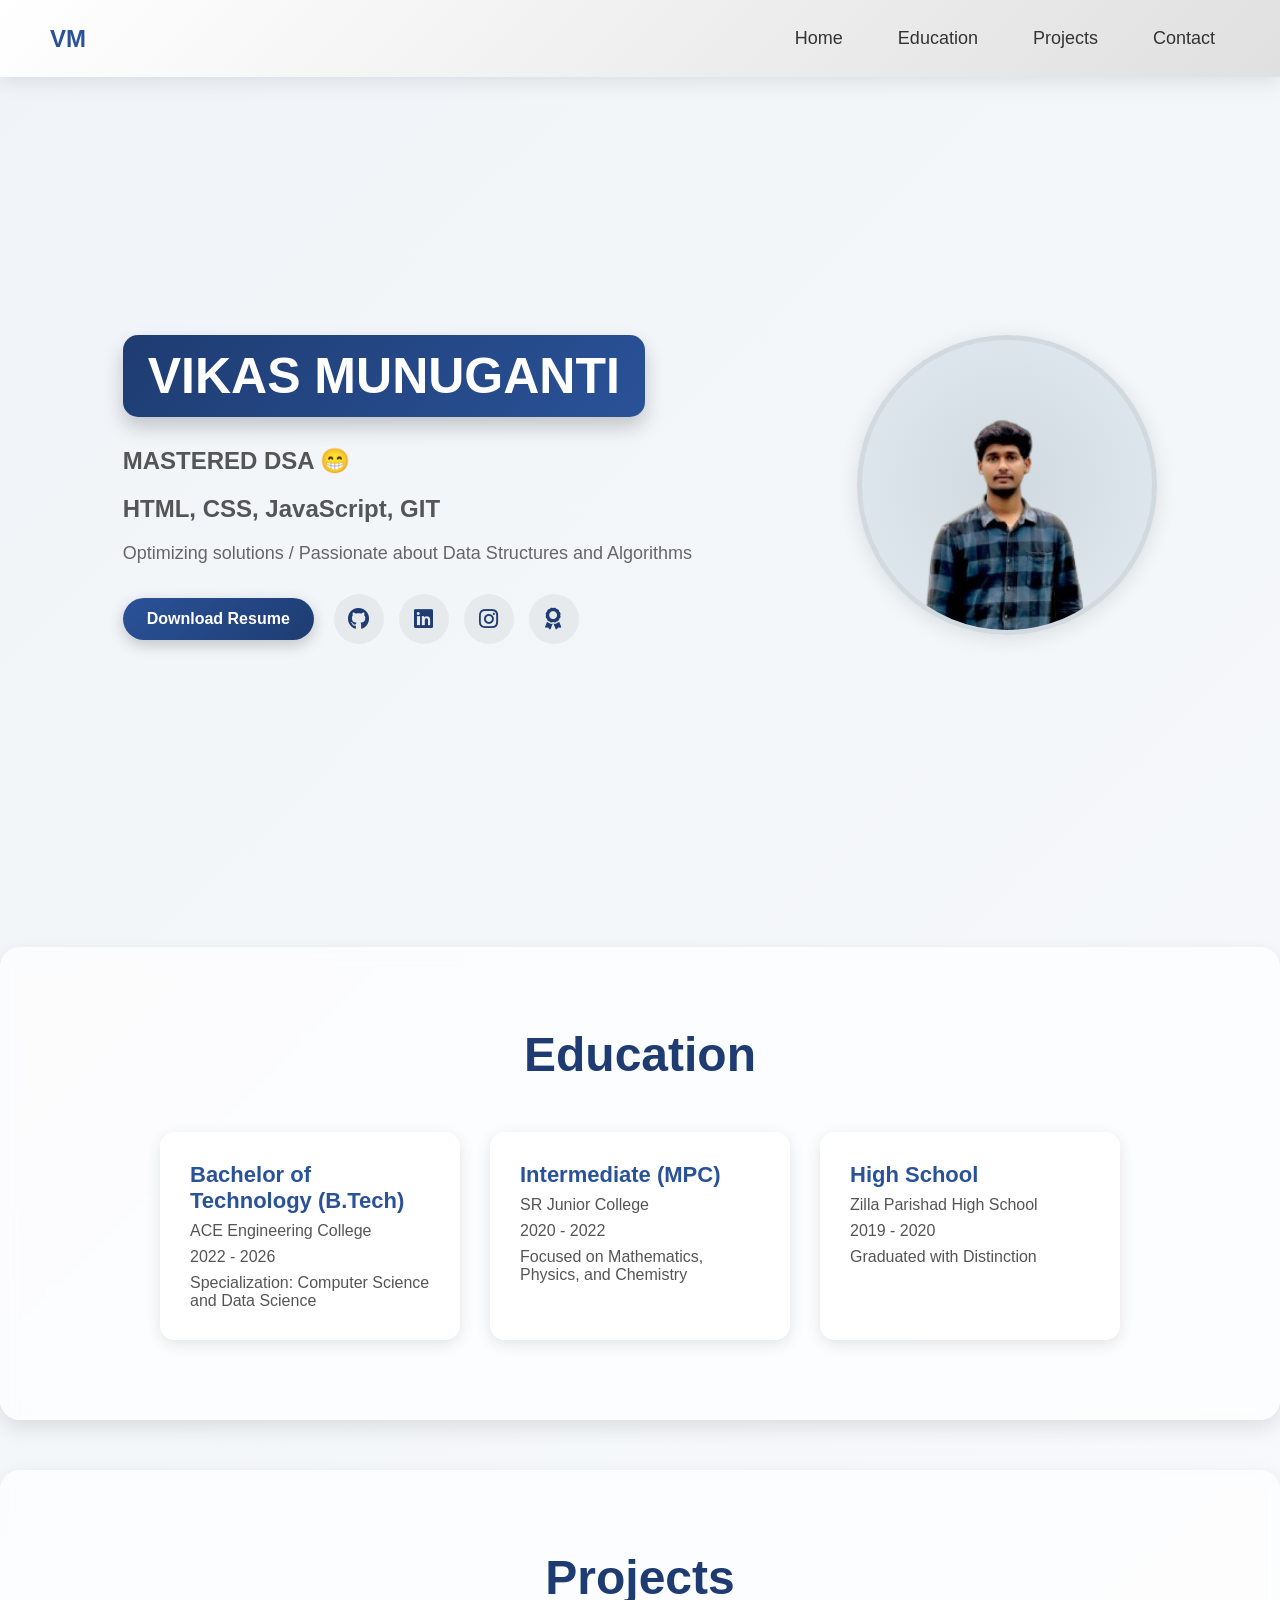
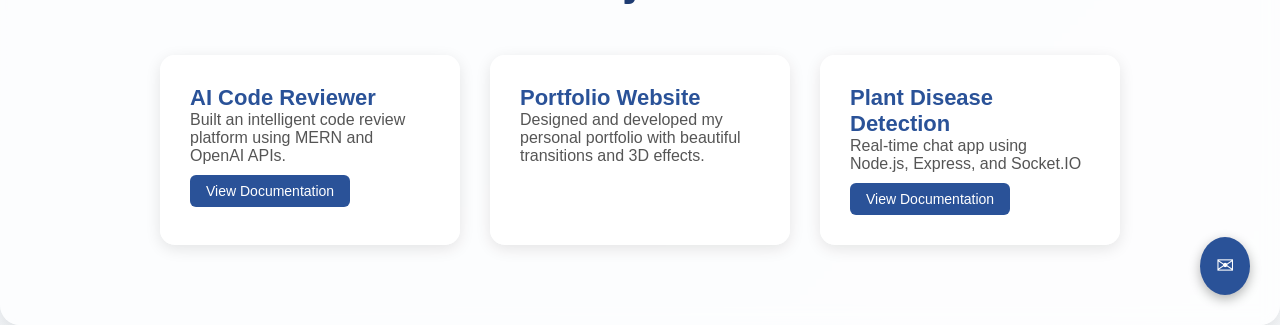
==== commit eee39b28: "Certificate page added and project documentations added" ====
--- a/index.html
+++ b/index.html
@@ -5,7 +5,7 @@
   <meta name="viewport" content="width=device-width, initial-scale=1.0"/>
   <title>Vikas Munuganti - Portfolio</title>
   <link rel="stylesheet" href="style.css" />
-  <link rel="stylesheet" href="https://cdnjs.cloudflare.com/ajax/libs/font-awesome/5.15.4/css/all.min.css"/>
+  <link rel="stylesheet" href="https://cdnjs.cloudflare.com/ajax/libs/font-awesome/5.15.4/css/all.min.css "/>
 </head>
 <body>
 
@@ -28,19 +28,24 @@
 
 <!-- Home Section -->
 <section class="home" id="home">
+
+  <!-- Certificates Icon -->
+
+
   <div class="home-content">
     <h1><span class="name-highlight">VIKAS MUNUGANTI</span></h1>
     <h2>MASTERED DSA 😁</h2>
     <h2>HTML, CSS, JavaScript, GIT</h2>
     <p>Optimizing solutions / Passionate about Data Structures and Algorithms</p>
     <div class="buttons">
-      <a href="VIKAS_RESUME.pdf" download class="btn">Download Resume</a>
+      <a href="Certificates\VIKAS_RESUME.pdf" download class="btn">Download Resume</a>
       
-      <div class="social-icons">
-        <a href="https://github.com/VIKASMUNUGANTI" target="_blank" class="icon-circle"><i class="fab fa-github"></i></a>
-        <a href="https://linkedin.com/in/vikas-munuganti-8a6b34294" target="_blank" class="icon-circle"><i class="fab fa-linkedin"></i></a>
-        <a href="https://instagram.com/vikas_munuganti" target="_blank" class="icon-circle"><i class="fab fa-instagram"></i></a>
-      </div>
+    <div class="social-icons">
+        <a href="https://github.com/VIKASMUNUGANTI " target="_blank" class="icon-circle"><i class="fab fa-github"></i></a>
+        <a href="https://linkedin.com/in/vikas-munuganti-8a6b34294 " target="_blank" class="icon-circle"><i class="fab fa-linkedin"></i></a>
+        <a href="https://instagram.com/vikas_munuganti " target="_blank" class="icon-circle"><i class="fab fa-instagram"></i></a>
+        <a href="certificates.html" class="icon-circle" target="_blank"><i class="fas fa-award"></i></a>
+    </div>
     </div>
   </div>
   <div class="hero-image">
@@ -77,17 +82,24 @@
 <section class="projects" id="projects-section">
   <h2 class="section-title">Projects</h2>
   <div class="projects-container">
+    <!-- AI Code Reviewer -->
     <div class="project-card">
       <h3>AI Code Reviewer</h3>
       <p>Built an intelligent code review platform using MERN and OpenAI APIs.</p>
+      <a href="Certificates\AI-Powered-Code-Reviewer.pdf" target="_blank" class="project-btn">View Documentation</a>
     </div>
+
+    <!-- Portfolio Website -->
     <div class="project-card">
       <h3>Portfolio Website</h3>
       <p>Designed and developed my personal portfolio with beautiful transitions and 3D effects.</p>
     </div>
+
+    <!-- Plant Disease Detection -->
     <div class="project-card">
-      <h3>Chat Application</h3>
+      <h3>Plant Disease Detection</h3>
       <p>Real-time chat app using Node.js, Express, and Socket.IO</p>
+      <a href="Certificates\PlantDiseaseDetection.pdf" target="_blank" class="project-btn">View Documentation</a>
     </div>
   </div>
 </section>
@@ -95,7 +107,7 @@
 <!-- Contact Widget -->
 <div id="contact-widget">
   <button id="open-form">&#9993;</button>
-  <form id="contact-form" action="https://formspree.io/f/xyzwkryl" method="POST">
+  <form id="contact-form" action="https://formspree.io/f/xyzwkryl " method="POST">
     <h3>Contact Me</h3>
     <input type="text" name="name" placeholder="Your Name" required />
     <input type="email" name="email" placeholder="Your Email" required />
@@ -113,6 +125,14 @@
     loader.style.opacity = "0";
     loader.style.visibility = "hidden";
   });
+
+  // Open selected PDF in new tab
+  function openPDF(selectObj) {
+    const pdfUrl = selectObj.value;
+    if (pdfUrl) {
+      window.open(pdfUrl, '_blank');
+    }
+  }
 
   // Smooth scroll for nav links
   document.addEventListener('DOMContentLoaded', function() {
@@ -139,11 +159,4 @@
 </script>
 
 </body>
-</html>
-
-
-
-
-
-
-
+</html>
--- a/style.css
+++ b/style.css
@@ -4,7 +4,6 @@
   padding: 0;
   box-sizing: border-box;
 }
-
 body {
   font-family: 'Segoe UI', Tahoma, Geneva, Verdana, sans-serif;
   background: linear-gradient(135deg, #f0f4f8, #ffffff);
@@ -14,7 +13,6 @@
   animation: gradientFade 10s ease infinite;
   perspective: 1000px;
 }
-
 @keyframes gradientFade {
   0% { background-position: 0% 50%; }
   50% { background-position: 100% 50%; }
@@ -35,36 +33,30 @@
   box-shadow: 0 4px 20px rgba(0,0,0,0.1);
   transition: background 0.5s ease;
 }
-
 .logo {
   font-weight: bold;
   font-size: 24px;
   color: #2a5298;
 }
-
 .nav-links {
   list-style: none;
   display: flex;
   gap: 25px;
 }
-
 .nav-links a {
   text-decoration: none;
   color: #333;
   font-size: 18px;
   transition: color 0.3s;
 }
-
 .nav-links a:hover {
   color: #1e90ff;
 }
-
 .nav-links li {
   transition: transform 0.3s ease, background-color 0.3s ease;
   padding: 8px 15px;
   border-radius: 8px;
 }
-
 .nav-links li:hover {
   transform: translateY(-2px);
   background: linear-gradient(135deg, #e0eafc, #cfdef3);
@@ -78,18 +70,16 @@
   flex-wrap: wrap;
   padding: 60px 40px;
   min-height: calc(100vh - 80px);
-}
-
+  position: relative; /* Needed for absolute positioning of cert dropdown */
+}
 .home-content {
   max-width: 600px;
 }
-
 .home-content h1 {
   font-size: 68px;
   margin-bottom: 30px;
   color: #1e3c72;
 }
-
 .name-highlight {
   background: linear-gradient(135deg, #1e3c72, #2a5298);
   padding: 12px 25px;
@@ -100,19 +90,16 @@
   display: inline-block;
   box-shadow: 0 10px 20px rgba(0, 0, 0, 0.2);
 }
-
 .home-content h2 {
   font-size: 24px;
   color: #555;
   margin-bottom: 20px;
 }
-
 .home-content p {
   font-size: 18px;
   color: #666;
   margin-bottom: 30px;
 }
-
 .hero-image img {
   width: 300px;
   height: 300px;
@@ -130,7 +117,6 @@
   gap: 20px;
   flex-wrap: wrap;
 }
-
 .btn {
   background: linear-gradient(135deg, #2a5298, #1e3c72);
   color: white;
@@ -141,7 +127,6 @@
   box-shadow: 0 5px 15px rgba(0,0,0,0.2);
   transition: all 0.3s ease;
 }
-
 .btn:hover {
   transform: scale(1.05);
   background: linear-gradient(135deg, #1e3c72, #2a5298);
@@ -153,7 +138,6 @@
   align-items: center;
   gap: 15px;
 }
-
 .icon-circle {
   display: flex;
   align-items: center;
@@ -167,7 +151,6 @@
   text-decoration: none;
   transition: all 0.3s ease;
 }
-
 .icon-circle:hover {
   background: linear-gradient(135deg, #2a5298, #1e3c72);
   color: white;
@@ -179,6 +162,27 @@
 }
 @keyframes slideInTop {
   to { opacity: 1; transform: translateY(0); }
+}
+
+/* Project Card Button */
+.project-card {
+  position: relative;
+}
+
+.project-btn {
+  display: inline-block;
+  margin-top: 10px;
+  padding: 8px 16px;
+  background-color: #2a5298;
+  color: white;
+  text-decoration: none;
+  border-radius: 6px;
+  font-size: 14px;
+  transition: background 0.3s ease;
+}
+
+.project-btn:hover {
+  background-color: #1e3c72;
 }
 
 /* Education Section */
@@ -190,21 +194,18 @@
   border-radius: 20px;
   box-shadow: 0 8px 20px rgba(0,0,0,0.1);
 }
-
 .section-title {
   font-size: 48px;
   text-align: center;
   margin-bottom: 50px;
   color: #1e3c72;
 }
-
 .education-container {
   display: flex;
   flex-wrap: wrap;
   gap: 30px;
   justify-content: center;
 }
-
 .education-card {
   background: rgba(255, 255, 255, 0.9);
   border-radius: 15px;
@@ -214,16 +215,13 @@
   transition: all 0.4s ease;
   text-align: left;
 }
-
 .education-card:hover {
   transform: scale(1.05);
 }
-
 .education-card h3 {
   font-size: 22px;
   color: #2a5298;
 }
-
 .education-card .school-name,
 .education-card .education-year,
 .education-card .education-desc {
@@ -241,21 +239,18 @@
   border-radius: 20px;
   box-shadow: 0 8px 20px rgba(0,0,0,0.1);
 }
-
-.project-title {
+.section-title {
   font-size: 48px;
   text-align: center;
   margin-bottom: 50px;
   color: #1e3c72;
 }
-
 .projects-container {
   display: flex;
   flex-wrap: wrap;
   gap: 30px;
   justify-content: center;
 }
-
 .project-card {
   background: rgba(255, 255, 255, 0.9);
   border-radius: 15px;
@@ -264,20 +259,18 @@
   box-shadow: 0 4px 15px rgba(0,0,0,0.1);
   transition: all 0.4s ease;
 }
-
 .project-card:hover {
   transform: scale(1.05);
 }
-
 .project-card h3 {
   font-size: 22px;
   color: #2a5298;
 }
-
 .project-card p {
   font-size: 16px;
   color: #555;
 }
+
 
 /* Contact Section */
 .contact {
@@ -288,7 +281,6 @@
   border-radius: 20px;
   box-shadow: 0 8px 20px rgba(0,0,0,0.1);
 }
-
 .contact-container {
   display: flex;
   justify-content: center;
@@ -296,7 +288,6 @@
   flex-wrap: wrap;
   margin-top: 40px;
 }
-
 .contact-card {
   background: rgba(255, 255, 255, 0.9);
   padding: 30px 40px;
@@ -306,12 +297,10 @@
   min-width: 250px;
   transition: all 0.4s ease;
 }
-
 .contact-card h3 {
   font-size: 24px;
   color: #2a5298;
 }
-
 .contact-card p {
   font-size: 18px;
   color: #555;
@@ -331,7 +320,6 @@
   justify-content: center;
   z-index: 9999;
 }
-
 .spinner {
   border: 8px solid #f3f3f3;
   border-top: 8px solid #2a5298;
@@ -341,12 +329,10 @@
   animation: spin 1s linear infinite;
   margin-bottom: 20px;
 }
-
 @keyframes spin {
   0% { transform: rotate(0deg); }
   100% { transform: rotate(360deg); }
 }
-
 #loader p {
   color: #2a5298;
   font-size: 20px;
@@ -362,42 +348,34 @@
     align-items: center;
   }
 }
-
 @media (max-width: 1024px) {
   .home {
     flex-direction: column-reverse;
     text-align: center;
     padding: 40px 20px;
   }
-
   .home-content {
     max-width: 100%;
   }
-
   .home-content h1 {
     font-size: 48px;
   }
-
   .name-highlight {
     font-size: 40px;
     padding: 10px 20px;
   }
-
   .home-content h2 {
     font-size: 20px;
   }
-
   .hero-image img {
     width: 250px;
     height: 250px;
     margin-top: 30px;
   }
-
   .buttons {
     flex-direction: column;
     gap: 15px;
   }
-
   .education-container,
   .projects-container,
   .contact-container {
@@ -405,53 +383,43 @@
     align-items: center;
     padding: 0 10px;
   }
-
   .navbar {
     flex-direction: column;
     gap: 10px;
     padding: 15px 20px;
   }
-
   .nav-links {
     flex-wrap: wrap;
     justify-content: center;
     gap: 15px;
   }
-
   .nav-links a {
     font-size: 16px;
   }
-
   .project-card,
   .education-card,
   .contact-card {
     width: 90%;
   }
 }
-
 @media (max-width: 480px) {
   .home-content h1 {
     font-size: 38px;
   }
-
   .name-highlight {
     font-size: 30px;
     padding: 8px 15px;
   }
-
   .home-content h2 {
     font-size: 18px;
   }
-
   .home-content p {
     font-size: 16px;
   }
-
   .btn {
     font-size: 16px;
     padding: 10px 20px;
   }
-
   .icon-circle {
     width: 40px;
     height: 40px;
@@ -459,15 +427,13 @@
   }
 }
 
-/* Contact Widget Styles (global, outside media query) */
 /* Contact Widget Styles */
 #contact-widget {
   position: fixed;
-  bottom: 30px; /* spacing from bottom */
-  right: 30px;  /* spacing from right */
-  z-index: 10000; /* keep it above everything */
-}
-
+  bottom: 30px;
+  right: 30px;
+  z-index: 10000;
+}
 #open-form {
   background: #2a5298;
   color: white;
@@ -479,17 +445,15 @@
   cursor: pointer;
   transition: background 0.3s ease;
 }
-
 #open-form:hover {
   background: #1e3c72;
 }
-
 #contact-form {
   display: none;
   flex-direction: column;
   background: white;
   position: absolute;
-  bottom: 70px; /* positions form above the button */
+  bottom: 70px;
   right: 0;
   padding: 20px;
   border-radius: 12px;
@@ -497,12 +461,10 @@
   width: 300px;
   z-index: 10001;
 }
-
 #contact-form h3 {
   margin-bottom: 10px;
   color: #2a5298;
 }
-
 #contact-form input,
 #contact-form textarea {
   width: 100%;
@@ -512,7 +474,6 @@
   border: 1px solid #ccc;
   font-size: 14px;
 }
-
 #contact-form button[type="submit"] {
   background-color: #2a5298;
   color: white;
@@ -522,11 +483,9 @@
   cursor: pointer;
   transition: background 0.3s ease;
 }
-
 #contact-form button[type="submit"]:hover {
   background-color: #1e3c72;
 }
-
 #contact-form button[type="button"] {
   background-color: #ddd;
   color: black;
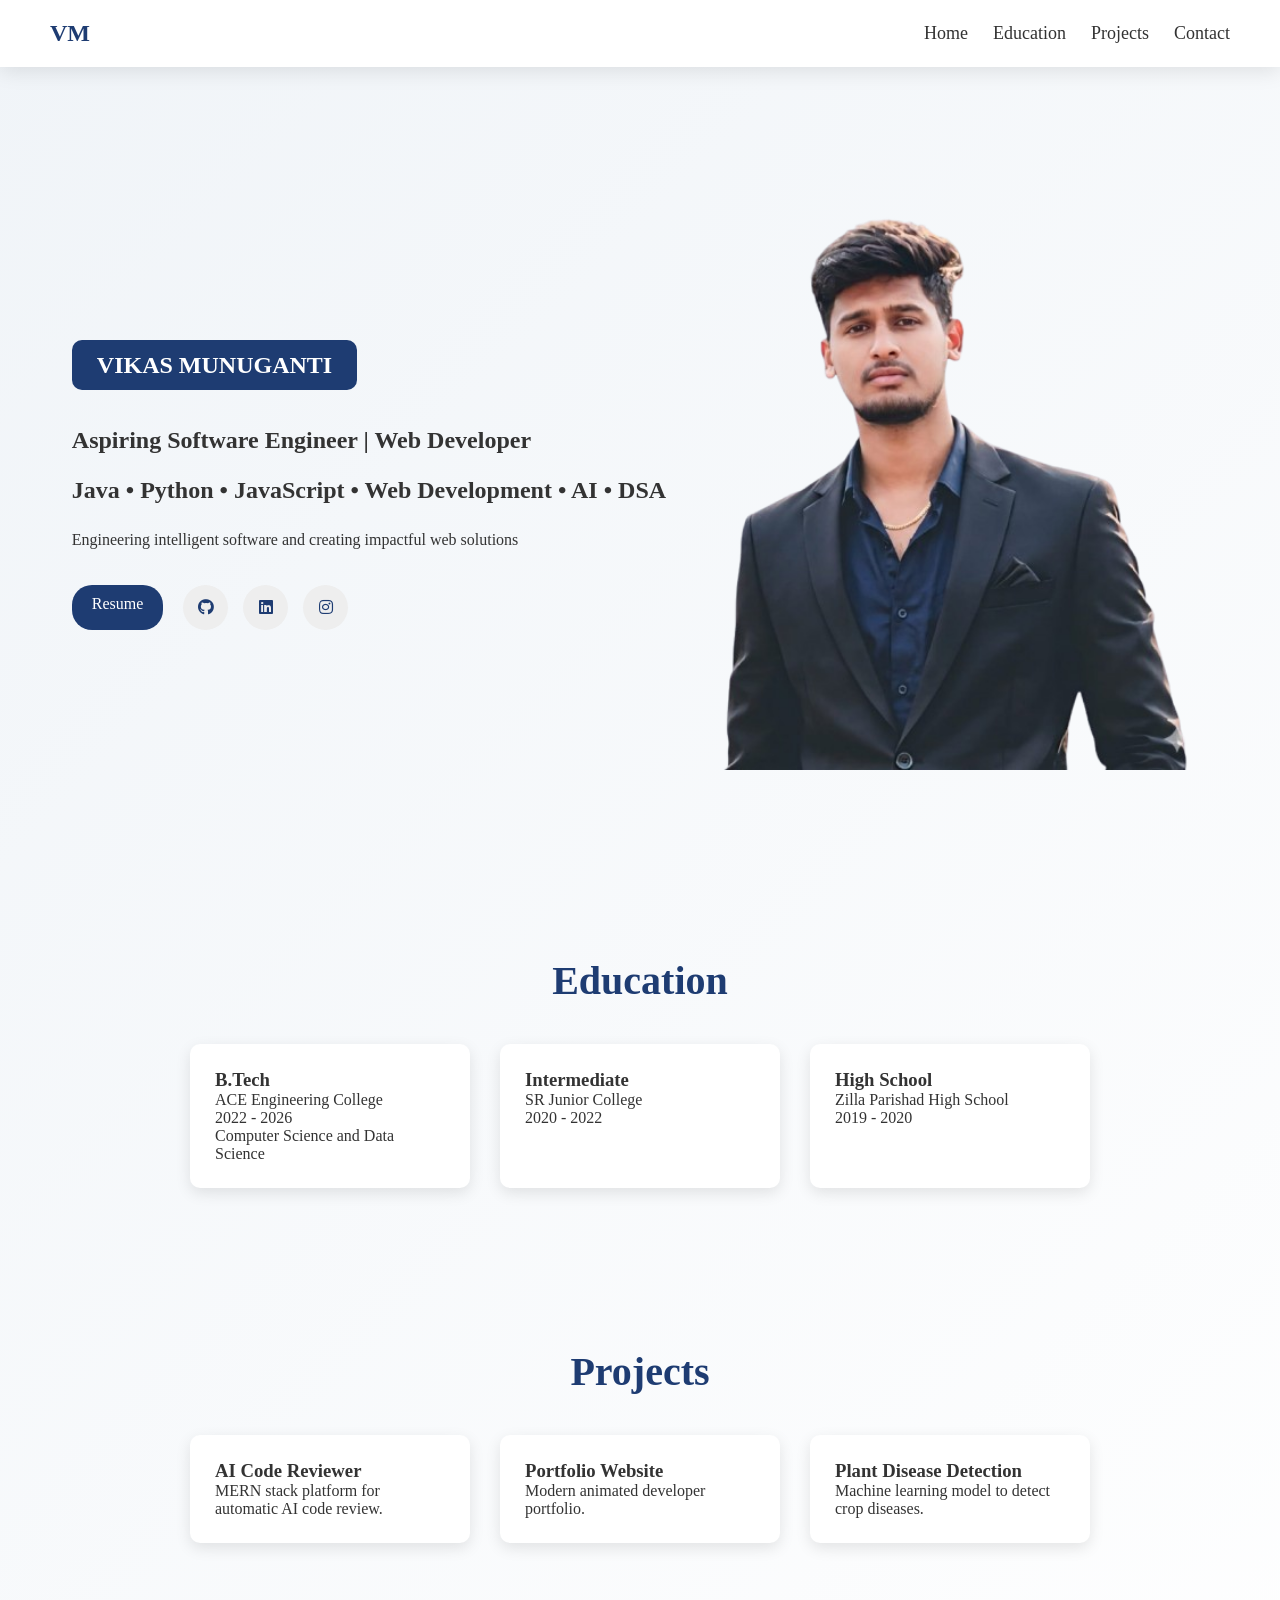
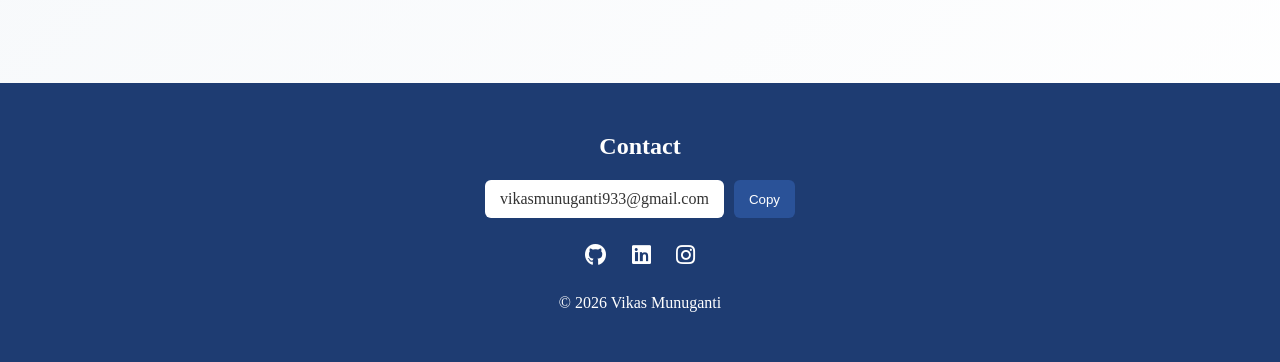
==== commit 16809b4c: "Designing and content has been changed" ====
--- a/index.html
+++ b/index.html
@@ -1,162 +1,321 @@
 <!DOCTYPE html>
 <html lang="en">
+
 <head>
-  <meta charset="UTF-8" />
-  <meta name="viewport" content="width=device-width, initial-scale=1.0"/>
-  <title>Vikas Munuganti - Portfolio</title>
-  <link rel="stylesheet" href="style.css" />
-  <link rel="stylesheet" href="https://cdnjs.cloudflare.com/ajax/libs/font-awesome/5.15.4/css/all.min.css "/>
+
+  <meta charset="UTF-8">
+  <meta name="viewport" content="width=device-width, initial-scale=1.0">
+
+  <title>Vikas Munuganti Portfolio</title>
+
+  <link rel="stylesheet" href="style.css">
+  <link rel="shortcut icon" href="./favicon.png" type="">
+
+  <link rel="stylesheet" href="https://cdnjs.cloudflare.com/ajax/libs/font-awesome/5.15.4/css/all.min.css">
+
 </head>
+
 <body>
 
-<!-- Loader -->
-<div id="loader">
-  <div class="spinner"></div>
-  <p>Loading your experience...</p>
-</div>
-
-<!-- Navbar -->
-<nav class="navbar">
-  <div class="logo">VM</div>
-  <ul class="nav-links">
-    <li><a href="#home" class="nav-link">Home</a></li>
-    <li><a href="#education-section" class="nav-link">Education</a></li>
-    <li><a href="#projects-section" class="nav-link">Projects</a></li>
-    <li><a href="#contact-widget" class="nav-link" id="contact-trigger">Contact</a></li>
-  </ul>
-</nav>
-
-<!-- Home Section -->
-<section class="home" id="home">
-
-  <!-- Certificates Icon -->
-
-
-  <div class="home-content">
-    <h1><span class="name-highlight">VIKAS MUNUGANTI</span></h1>
-    <h2>MASTERED DSA 😁</h2>
-    <h2>HTML, CSS, JavaScript, GIT</h2>
-    <p>Optimizing solutions / Passionate about Data Structures and Algorithms</p>
-    <div class="buttons">
-      <a href="Certificates\VIKAS_RESUME.pdf" download class="btn">Download Resume</a>
-      
-    <div class="social-icons">
-        <a href="https://github.com/VIKASMUNUGANTI " target="_blank" class="icon-circle"><i class="fab fa-github"></i></a>
-        <a href="https://linkedin.com/in/vikas-munuganti-8a6b34294 " target="_blank" class="icon-circle"><i class="fab fa-linkedin"></i></a>
-        <a href="https://instagram.com/vikas_munuganti " target="_blank" class="icon-circle"><i class="fab fa-instagram"></i></a>
-        <a href="certificates.html" class="icon-circle" target="_blank"><i class="fas fa-award"></i></a>
-    </div>
-    </div>
+  <!-- Loader -->
+
+  <div id="loader">
+
+    <div class="spinner"></div>
+
+    <p>Loading your experience...</p>
+
   </div>
-  <div class="hero-image">
-    <img src="p1-1.png" alt="Vikas Munuganti">
-  </div>
-</section>
-
-<!-- Education Section -->
-<section class="education" id="education-section">
-  <h2 class="section-title">Education</h2>
-  <div class="education-container">
-    <div class="education-card">
-      <h3>Bachelor of Technology (B.Tech)</h3>
-      <p class="school-name">ACE Engineering College</p>
-      <p class="education-year">2022 - 2026</p>
-      <p class="education-desc">Specialization: Computer Science and Data Science</p>
-    </div>
-    <div class="education-card">
-      <h3>Intermediate (MPC)</h3>
-      <p class="school-name">SR Junior College</p>
-      <p class="education-year">2020 - 2022</p>
-      <p class="education-desc">Focused on Mathematics, Physics, and Chemistry</p>
-    </div>
-    <div class="education-card">
-      <h3>High School</h3>
-      <p class="school-name">Zilla Parishad High School</p>
-      <p class="education-year">2019 - 2020</p>
-      <p class="education-desc">Graduated with Distinction</p>
-    </div>
-  </div>
-</section>
-
-<!-- Projects Section -->
-<section class="projects" id="projects-section">
-  <h2 class="section-title">Projects</h2>
-  <div class="projects-container">
-    <!-- AI Code Reviewer -->
-    <div class="project-card">
-      <h3>AI Code Reviewer</h3>
-      <p>Built an intelligent code review platform using MERN and OpenAI APIs.</p>
-      <a href="Certificates\AI-Powered-Code-Reviewer.pdf" target="_blank" class="project-btn">View Documentation</a>
-    </div>
-
-    <!-- Portfolio Website -->
-    <div class="project-card">
-      <h3>Portfolio Website</h3>
-      <p>Designed and developed my personal portfolio with beautiful transitions and 3D effects.</p>
-    </div>
-
-    <!-- Plant Disease Detection -->
-    <div class="project-card">
-      <h3>Plant Disease Detection</h3>
-      <p>Real-time chat app using Node.js, Express, and Socket.IO</p>
-      <a href="Certificates\PlantDiseaseDetection.pdf" target="_blank" class="project-btn">View Documentation</a>
-    </div>
-  </div>
-</section>
-
-<!-- Contact Widget -->
-<div id="contact-widget">
-  <button id="open-form">&#9993;</button>
-  <form id="contact-form" action="https://formspree.io/f/xyzwkryl " method="POST">
-    <h3>Contact Me</h3>
-    <input type="text" name="name" placeholder="Your Name" required />
-    <input type="email" name="email" placeholder="Your Email" required />
-    <textarea name="message" placeholder="Your Message" rows="5" required></textarea>
-    <button type="submit">Send</button>
-    <button type="button" id="close-form">Close</button>
-  </form>
-</div>
-
-<!-- Scripts -->
-<script>
-  // Loader fade-out
-  window.addEventListener("load", () => {
-    const loader = document.getElementById("loader");
-    loader.style.opacity = "0";
-    loader.style.visibility = "hidden";
-  });
-
-  // Open selected PDF in new tab
-  function openPDF(selectObj) {
-    const pdfUrl = selectObj.value;
-    if (pdfUrl) {
-      window.open(pdfUrl, '_blank');
+
+
+
+  <!-- Navbar -->
+
+  <nav class="navbar">
+
+    <div class="logo">VM</div>
+
+    <ul class="nav-links">
+
+      <li><a href="#home">Home</a></li>
+
+      <li><a href="#education-section">Education</a></li>
+
+      <li><a href="#projects-section">Projects</a></li>
+
+      <li><a href="#footer">Contact</a></li>
+
+    </ul>
+
+  </nav>
+
+
+
+  <!-- Home -->
+
+  <section class="home" id="home">
+
+    <div class="home-content">
+
+      <h1 class="line line1">
+        <span class="name-highlight">VIKAS MUNUGANTI</span>
+      </h1>
+
+      <h2 class="line line2">Aspiring Software Engineer | Web Developer </h2>
+
+      <h2 class="line line3">
+        Java • Python • JavaScript • Web Development • AI • DSA
+      </h2>
+
+      <p class="line line4">
+        Engineering intelligent software and creating impactful web solutions
+      </p>
+
+      <div class="buttons line line5">
+
+        <a href="https://vikasmunuganti.github.io/E-Resume/" class="btn" target="_blank">
+
+          Resume
+
+        </a>
+
+        <div class="social-icons">
+
+          <a href="https://github.com/VIKASMUNUGANTI" target="_blank" class="icon-circle">
+            <i class="fab fa-github"></i>
+          </a>
+
+          <a href="https://linkedin.com/in/vikas-munuganti-8a6b34294" target="_blank" class="icon-circle">
+            <i class="fab fa-linkedin"></i>
+          </a>
+
+          <a href="https://instagram.com/vikas_munuganti" target="_blank" class="icon-circle">
+            <i class="fab fa-instagram"></i>
+          </a>
+
+        </div>
+
+      </div>
+
+    </div>
+
+
+    <div class="hero-image">
+
+      <img src="p1-1.png">
+
+    </div>
+
+  </section>
+
+
+
+  <!-- Education -->
+
+  <section class="education reveal" id="education-section">
+
+    <h2 class="section-title">Education</h2>
+
+    <div class="education-container">
+
+      <div class="education-card">
+
+        <h3>B.Tech</h3>
+
+        <p>ACE Engineering College</p>
+
+        <p>2022 - 2026</p>
+
+        <p>Computer Science and Data Science</p>
+
+      </div>
+
+
+      <div class="education-card">
+
+        <h3>Intermediate</h3>
+
+        <p>SR Junior College</p>
+
+        <p>2020 - 2022</p>
+
+      </div>
+
+
+      <div class="education-card">
+
+        <h3>High School</h3>
+
+        <p>Zilla Parishad High School</p>
+
+        <p>2019 - 2020</p>
+
+      </div>
+
+    </div>
+
+  </section>
+
+
+
+  <!-- Projects -->
+
+  <section class="projects reveal" id="projects-section">
+
+    <h2 class="section-title">Projects</h2>
+
+    <div class="projects-container">
+
+      <div class="project-card">
+
+        <h3>AI Code Reviewer</h3>
+
+        <p>MERN stack platform for automatic AI code review.</p>
+
+      </div>
+
+
+      <div class="project-card">
+
+        <h3>Portfolio Website</h3>
+
+        <p>Modern animated developer portfolio.</p>
+
+      </div>
+
+
+      <div class="project-card">
+
+        <h3>Plant Disease Detection</h3>
+
+        <p>Machine learning model to detect crop diseases.</p>
+
+      </div>
+
+    </div>
+
+  </section>
+
+
+
+  <!-- Footer -->
+
+  <footer class="footer" id="footer">
+
+    <h2>Contact</h2>
+
+    <div class="email-box">
+
+      <span id="email">vikasmunuganti933@gmail.com</span>
+
+      <button onclick="copyEmail()">Copy</button>
+
+    </div>
+
+
+    <div class="footer-social">
+
+      <a href="https://github.com/VIKASMUNUGANTI">
+        <i class="fab fa-github"></i>
+      </a>
+
+      <a href="https://linkedin.com/in/vikas-munuganti-8a6b34294">
+        <i class="fab fa-linkedin"></i>
+      </a>
+
+      <a href="https://instagram.com/vikas_munuganti">
+        <i class="fab fa-instagram"></i>
+      </a>
+
+    </div>
+
+    <p class="copyright">
+      © 2026 Vikas Munuganti
+    </p>
+
+  </footer>
+
+
+
+  <script>
+
+    /* Loader */
+
+    window.addEventListener("load", () => {
+
+      document.getElementById("loader").style.display = "none";
+
+    });
+
+
+    /* Smooth Scroll */
+
+    document.querySelectorAll('nav a').forEach(link => {
+
+      link.addEventListener('click', function (e) {
+
+        e.preventDefault();
+
+        const target = document.querySelector(this.getAttribute('href'));
+
+        window.scrollTo({
+
+          top: target.offsetTop - 60,
+
+          behavior: "smooth"
+
+        });
+
+      });
+
+    });
+
+
+    /* Copy Email */
+
+    function copyEmail() {
+
+      const email = document.getElementById("email").innerText;
+
+      navigator.clipboard.writeText(email);
+
+      alert("Email copied!");
+
     }
-  }
-
-  // Smooth scroll for nav links
-  document.addEventListener('DOMContentLoaded', function() {
-    document.querySelectorAll('.nav-link[href^="#"]').forEach(link => {
-      link.addEventListener('click', function(e) {
-        e.preventDefault();
-        const target = document.querySelector(this.getAttribute('href'));
-        if (target) {
-          window.scrollTo({ top: target.offsetTop - 50, behavior: 'smooth' });
+
+
+    /* Section Reveal */
+
+    function reveal() {
+
+      const reveals = document.querySelectorAll(".reveal");
+
+      reveals.forEach(section => {
+
+        const windowHeight = window.innerHeight;
+
+        const elementTop = section.getBoundingClientRect().top;
+
+        const revealPoint = 120;
+
+        if (elementTop < windowHeight - revealPoint) {
+
+          section.classList.add("active");
+
+        } else {
+
+          section.classList.remove("active");
+
         }
+
       });
-    });
-  });
-
-  // Contact form toggle
-  const openBtn = document.getElementById('open-form');
-  const closeBtn = document.getElementById('close-form');
-  const form = document.getElementById('contact-form');
-  const contactTrigger = document.getElementById('contact-trigger');
-
-  openBtn.addEventListener('click', () => form.style.display = 'flex');
-  closeBtn.addEventListener('click', () => form.style.display = 'none');
-  contactTrigger.addEventListener('click', () => form.style.display = 'flex');
-</script>
+
+    }
+
+    window.addEventListener("scroll", reveal);
+
+  </script>
 
 </body>
+
 </html>
--- a/style.css
+++ b/style.css
@@ -1,497 +1,435 @@
-/* Global Settings */
-* {
-  margin: 0;
-  padding: 0;
-  box-sizing: border-box;
-}
-body {
-  font-family: 'Segoe UI', Tahoma, Geneva, Verdana, sans-serif;
-  background: linear-gradient(135deg, #f0f4f8, #ffffff);
-  background-size: 200% 200%;
-  min-height: 100vh;
-  color: #333;
-  animation: gradientFade 10s ease infinite;
-  perspective: 1000px;
-}
-@keyframes gradientFade {
-  0% { background-position: 0% 50%; }
-  50% { background-position: 100% 50%; }
-  100% { background-position: 0% 50%; }
-}
+*{
+margin:0;
+padding:0;
+box-sizing:border-box;
+}
+
+body{
+
+font-family:Segoe UI;
+
+background:linear-gradient(135deg,#f0f4f8,#ffffff);
+
+color:#333;
+
+}
+
 
 /* Navbar */
-.navbar {
-  display: flex;
-  justify-content: space-between;
-  align-items: center;
-  padding: 20px 50px;
-  background: linear-gradient(135deg, #ffffff, #e0e0e0);
-  color: #333;
-  position: sticky;
-  top: 0;
-  z-index: 1000;
-  box-shadow: 0 4px 20px rgba(0,0,0,0.1);
-  transition: background 0.5s ease;
-}
-.logo {
-  font-weight: bold;
-  font-size: 24px;
-  color: #2a5298;
-}
-.nav-links {
-  list-style: none;
-  display: flex;
-  gap: 25px;
-}
-.nav-links a {
+
+.navbar{
+
+display:flex;
+
+justify-content:space-between;
+
+align-items:center;
+
+padding:20px 50px;
+
+background:white;
+
+position:sticky;
+
+top:0;
+
+z-index: 987456321;
+
+box-shadow:0 4px 20px rgba(0,0,0,0.1);
+
+}
+
+.logo{
+
+font-size:24px;
+
+font-weight:bold;
+
+color:#1e3c72;
+
+}
+
+.nav-links{
+
+display:flex;
+
+gap:25px;
+
+list-style:none;
+
+}
+
+.nav-links a{
+
+text-decoration:none;
+
+color:#333;
+
+font-size:18px;
+
+}
+
+
+
+/* Home */
+
+.home{
+
+display:flex;
+
+justify-content:space-around;
+
+align-items:center;
+
+padding:70px;
+
+min-height:90vh;
+
+}
+
+.line1{
+  line-height: 100px;
+}.line2,
+.line3,.line4{
+  line-height: 50px;
+}
+
+/* Individual line animation */
+
+.line{
+
+opacity:0;
+
+transform:translateY(-60px);
+
+animation:dropLine 1s forwards;
+
+}
+
+@keyframes dropLine{
+
+to{
+
+opacity:1;
+
+transform:translateY(0);
+
+}
+
+}
+
+.line1{animation-delay:.2s;}
+.line2{animation-delay:.5s;}
+.line3{animation-delay:.8s;}
+.line4{animation-delay:1.1s;}
+.line5{animation-delay:1.4s;}
+
+
+/* Name */
+
+.name-highlight{
+
+background:#1e3c72;
+
+color:white;
+
+padding:12px 25px;
+
+border-radius:10px;
+
+}
+
+
+/* Image */
+
+.hero-image img{
+
+max-width:100%;
+
+height: 600px;
+
+opacity:0;
+
+animation:fadeImage 1s forwards;
+
+animation-delay:1s;
+
+}
+
+@keyframes fadeImage{
+
+to{opacity:1;}
+
+}
+
+
+/* Buttons */
+
+.buttons{
+
+margin-top:20px;
+
+display:flex;
+
+gap:20px;
+
+}
+
+.btn{
+
+background:#1e3c72;
+
+color:white;
+
+padding:10px 20px;
+
+border-radius:20px;
+
+text-decoration:none;
+
+}
+
+
+
+/* Social */
+
+.social-icons{
+
+display:flex;
+
+gap:15px;
+
+}
+.social-icons a{
   text-decoration: none;
-  color: #333;
-  font-size: 18px;
-  transition: color 0.3s;
-}
-.nav-links a:hover {
-  color: #1e90ff;
-}
-.nav-links li {
-  transition: transform 0.3s ease, background-color 0.3s ease;
-  padding: 8px 15px;
-  border-radius: 8px;
-}
-.nav-links li:hover {
-  transform: translateY(-2px);
-  background: linear-gradient(135deg, #e0eafc, #cfdef3);
-}
-
-/* Hero Section */
-.home {
-  display: flex;
-  align-items: center;
-  justify-content: space-around;
-  flex-wrap: wrap;
-  padding: 60px 40px;
-  min-height: calc(100vh - 80px);
-  position: relative; /* Needed for absolute positioning of cert dropdown */
-}
-.home-content {
-  max-width: 600px;
-}
-.home-content h1 {
-  font-size: 68px;
-  margin-bottom: 30px;
-  color: #1e3c72;
-}
-.name-highlight {
-  background: linear-gradient(135deg, #1e3c72, #2a5298);
-  padding: 12px 25px;
-  border-radius: 15px;
-  color: white;
-  font-weight: 900;
-  font-size: 50px;
-  display: inline-block;
-  box-shadow: 0 10px 20px rgba(0, 0, 0, 0.2);
-}
-.home-content h2 {
-  font-size: 24px;
-  color: #555;
-  margin-bottom: 20px;
-}
-.home-content p {
-  font-size: 18px;
-  color: #666;
-  margin-bottom: 30px;
-}
-.hero-image img {
-  width: 300px;
-  height: 300px;
-  object-fit: cover;
-  border-radius: 50%;
-  box-shadow: 0 4px 20px rgba(0,0,0,0.1);
-  background-image: radial-gradient(circle at center, #cfd9df, #e2ebf0);
-  border: 5px solid rgba(0, 0, 0, 0.05);
-}
-
-/* Buttons */
-.buttons {
-  display: flex;
-  align-items: center;
-  gap: 20px;
-  flex-wrap: wrap;
-}
-.btn {
-  background: linear-gradient(135deg, #2a5298, #1e3c72);
-  color: white;
-  padding: 12px 24px;
-  border-radius: 30px;
-  text-decoration: none;
-  font-weight: 600;
-  box-shadow: 0 5px 15px rgba(0,0,0,0.2);
-  transition: all 0.3s ease;
-}
-.btn:hover {
-  transform: scale(1.05);
-  background: linear-gradient(135deg, #1e3c72, #2a5298);
-}
-
-/* Social Icons */
-.social-icons {
-  display: flex;
-  align-items: center;
-  gap: 15px;
-}
-.icon-circle {
-  display: flex;
-  align-items: center;
-  justify-content: center;
-  background: rgba(0, 0, 0, 0.05);
-  color: #1e3c72;
-  width: 50px;
-  height: 50px;
-  border-radius: 50%;
-  font-size: 22px;
-  text-decoration: none;
-  transition: all 0.3s ease;
-}
-.icon-circle:hover {
-  background: linear-gradient(135deg, #2a5298, #1e3c72);
-  color: white;
-}
-
-/* Animations */
-@keyframes slideInLeft {
-  to { opacity: 1; transform: translateX(0); }
-}
-@keyframes slideInTop {
-  to { opacity: 1; transform: translateY(0); }
-}
-
-/* Project Card Button */
-.project-card {
-  position: relative;
-}
-
-.project-btn {
-  display: inline-block;
-  margin-top: 10px;
-  padding: 8px 16px;
-  background-color: #2a5298;
-  color: white;
-  text-decoration: none;
-  border-radius: 6px;
-  font-size: 14px;
-  transition: background 0.3s ease;
-}
-
-.project-btn:hover {
-  background-color: #1e3c72;
-}
-
-/* Education Section */
-.education {
-  padding: 80px 50px;
-  background: rgba(255, 255, 255, 0.7);
-  backdrop-filter: blur(8px);
-  margin-top: 50px;
-  border-radius: 20px;
-  box-shadow: 0 8px 20px rgba(0,0,0,0.1);
-}
-.section-title {
-  font-size: 48px;
-  text-align: center;
-  margin-bottom: 50px;
-  color: #1e3c72;
-}
-.education-container {
-  display: flex;
-  flex-wrap: wrap;
-  gap: 30px;
-  justify-content: center;
-}
-.education-card {
-  background: rgba(255, 255, 255, 0.9);
-  border-radius: 15px;
-  padding: 30px;
-  width: 300px;
-  box-shadow: 0 4px 15px rgba(0, 0, 0, 0.1);
-  transition: all 0.4s ease;
-  text-align: left;
-}
-.education-card:hover {
-  transform: scale(1.05);
-}
-.education-card h3 {
-  font-size: 22px;
-  color: #2a5298;
-}
-.education-card .school-name,
-.education-card .education-year,
-.education-card .education-desc {
-  font-size: 16px;
-  color: #555;
-  margin-top: 8px;
-}
-
-/* Projects Section */
-.projects {
-  padding: 80px 50px;
-  background: rgba(255, 255, 255, 0.7);
-  backdrop-filter: blur(8px);
-  margin-top: 50px;
-  border-radius: 20px;
-  box-shadow: 0 8px 20px rgba(0,0,0,0.1);
-}
-.section-title {
-  font-size: 48px;
-  text-align: center;
-  margin-bottom: 50px;
-  color: #1e3c72;
-}
-.projects-container {
-  display: flex;
-  flex-wrap: wrap;
-  gap: 30px;
-  justify-content: center;
-}
-.project-card {
-  background: rgba(255, 255, 255, 0.9);
-  border-radius: 15px;
-  padding: 30px;
-  width: 300px;
-  box-shadow: 0 4px 15px rgba(0,0,0,0.1);
-  transition: all 0.4s ease;
-}
-.project-card:hover {
-  transform: scale(1.05);
-}
-.project-card h3 {
-  font-size: 22px;
-  color: #2a5298;
-}
-.project-card p {
-  font-size: 16px;
-  color: #555;
-}
-
-
-/* Contact Section */
-.contact {
-  padding: 80px 50px;
-  background: rgba(255, 255, 255, 0.7);
-  backdrop-filter: blur(8px);
-  margin-top: 50px;
-  border-radius: 20px;
-  box-shadow: 0 8px 20px rgba(0,0,0,0.1);
-}
-.contact-container {
-  display: flex;
-  justify-content: center;
-  gap: 30px;
-  flex-wrap: wrap;
-  margin-top: 40px;
-}
-.contact-card {
-  background: rgba(255, 255, 255, 0.9);
-  padding: 30px 40px;
-  border-radius: 15px;
-  box-shadow: 0 4px 15px rgba(0,0,0,0.1);
-  text-align: center;
-  min-width: 250px;
-  transition: all 0.4s ease;
-}
-.contact-card h3 {
-  font-size: 24px;
-  color: #2a5298;
-}
-.contact-card p {
-  font-size: 18px;
-  color: #555;
-}
+}
+
+.icon-circle{
+
+background:#eee;
+
+width:45px;
+
+height:45px;
+
+display:flex;
+
+align-items:center;
+
+justify-content:center;
+
+border-radius:50%;
+
+color:#1e3c72;
+
+}
+
+
+
+/* Sections */
+
+.section-title{
+
+text-align:center;
+
+font-size:40px;
+
+margin-bottom:40px;
+
+color:#1e3c72;
+
+}
+
+.education,
+
+.projects{
+
+padding:80px 50px;
+
+}
+
+.education-container,
+
+.projects-container{
+
+display:flex;
+
+gap:30px;
+
+justify-content:center;
+
+flex-wrap:wrap;
+
+}
+
+.education-card,
+
+.project-card{
+
+width:280px;
+
+background:white;
+
+padding:25px;
+
+border-radius:10px;
+
+box-shadow:0 5px 15px rgba(0,0,0,0.1);
+
+transition:.3s;
+
+}
+
+.education-card:hover,
+
+.project-card:hover{
+
+transform:translateY(-5px);
+
+}
+
+
+
+/* Scroll Animation */
+
+.reveal{
+
+opacity:0;
+
+transform:translateY(80px);
+
+transition:.8s;
+
+}
+
+.reveal.active{
+
+opacity:1;
+
+transform:translateY(0);
+
+}
+
+
+
+/* Footer */
+
+.footer{
+
+background:#1e3c72;
+
+color:white;
+
+text-align:center;
+
+padding:50px;
+
+margin-top:60px;
+
+}
+
+.email-box{
+
+display:flex;
+
+justify-content:center;
+
+gap:10px;
+
+margin-top:20px;
+
+}
+
+.email-box span{
+
+background:white;
+
+color:#333;
+
+padding:10px 15px;
+
+border-radius:6px;
+
+}
+
+.email-box button{
+
+background:#2a5298;
+
+border:none;
+
+color:white;
+
+padding:10px 15px;
+
+border-radius:6px;
+
+cursor:pointer;
+
+}
+
+.footer-social{
+
+margin:25px;
+
+}
+
+.footer-social a{
+
+color:white;
+
+font-size:22px;
+
+margin:0 10px;
+
+text-decoration: none;
+
+}
+
+
 
 /* Loader */
-#loader {
-  position: fixed;
-  top: 0;
-  left: 0;
-  width: 100%;
-  height: 100%;
-  background: linear-gradient(135deg, #e2ebf0, #ffffff);
-  display: flex;
-  flex-direction: column;
-  align-items: center;
-  justify-content: center;
-  z-index: 9999;
-}
-.spinner {
-  border: 8px solid #f3f3f3;
-  border-top: 8px solid #2a5298;
-  border-radius: 50%;
-  width: 80px;
-  height: 80px;
-  animation: spin 1s linear infinite;
-  margin-bottom: 20px;
-}
-@keyframes spin {
-  0% { transform: rotate(0deg); }
-  100% { transform: rotate(360deg); }
-}
-#loader p {
-  color: #2a5298;
-  font-size: 20px;
-  font-weight: 600;
-}
-
-/* Responsive */
-@media (max-width: 768px) {
-  .education-container,
-  .projects-container,
-  .contact-container {
-    flex-direction: column;
-    align-items: center;
-  }
-}
-@media (max-width: 1024px) {
-  .home {
-    flex-direction: column-reverse;
-    text-align: center;
-    padding: 40px 20px;
-  }
-  .home-content {
-    max-width: 100%;
-  }
-  .home-content h1 {
-    font-size: 48px;
-  }
-  .name-highlight {
-    font-size: 40px;
-    padding: 10px 20px;
-  }
-  .home-content h2 {
-    font-size: 20px;
-  }
-  .hero-image img {
-    width: 250px;
-    height: 250px;
-    margin-top: 30px;
-  }
-  .buttons {
-    flex-direction: column;
-    gap: 15px;
-  }
-  .education-container,
-  .projects-container,
-  .contact-container {
-    flex-direction: column;
-    align-items: center;
-    padding: 0 10px;
-  }
-  .navbar {
-    flex-direction: column;
-    gap: 10px;
-    padding: 15px 20px;
-  }
-  .nav-links {
-    flex-wrap: wrap;
-    justify-content: center;
-    gap: 15px;
-  }
-  .nav-links a {
-    font-size: 16px;
-  }
-  .project-card,
-  .education-card,
-  .contact-card {
-    width: 90%;
-  }
-}
-@media (max-width: 480px) {
-  .home-content h1 {
-    font-size: 38px;
-  }
-  .name-highlight {
-    font-size: 30px;
-    padding: 8px 15px;
-  }
-  .home-content h2 {
-    font-size: 18px;
-  }
-  .home-content p {
-    font-size: 16px;
-  }
-  .btn {
-    font-size: 16px;
-    padding: 10px 20px;
-  }
-  .icon-circle {
-    width: 40px;
-    height: 40px;
-    font-size: 18px;
-  }
-}
-
-/* Contact Widget Styles */
-#contact-widget {
-  position: fixed;
-  bottom: 30px;
-  right: 30px;
-  z-index: 10000;
-}
-#open-form {
-  background: #2a5298;
-  color: white;
-  font-size: 22px;
-  padding: 16px;
-  border: none;
-  border-radius: 50%;
-  box-shadow: 0 4px 12px rgba(0, 0, 0, 0.3);
-  cursor: pointer;
-  transition: background 0.3s ease;
-}
-#open-form:hover {
-  background: #1e3c72;
-}
-#contact-form {
-  display: none;
-  flex-direction: column;
-  background: white;
-  position: absolute;
-  bottom: 70px;
-  right: 0;
-  padding: 20px;
-  border-radius: 12px;
-  box-shadow: 0 8px 20px rgba(0, 0, 0, 0.25);
-  width: 300px;
-  z-index: 10001;
-}
-#contact-form h3 {
-  margin-bottom: 10px;
-  color: #2a5298;
-}
-#contact-form input,
-#contact-form textarea {
-  width: 100%;
-  margin-bottom: 12px;
-  padding: 10px;
-  border-radius: 6px;
-  border: 1px solid #ccc;
-  font-size: 14px;
-}
-#contact-form button[type="submit"] {
-  background-color: #2a5298;
-  color: white;
-  padding: 10px;
-  border: none;
-  border-radius: 6px;
-  cursor: pointer;
-  transition: background 0.3s ease;
-}
-#contact-form button[type="submit"]:hover {
-  background-color: #1e3c72;
-}
-#contact-form button[type="button"] {
-  background-color: #ddd;
-  color: black;
-  padding: 10px;
-  border: none;
-  border-radius: 6px;
-  margin-top: 5px;
-  cursor: pointer;
+
+#loader{
+
+position:fixed;
+
+width:100%;
+
+height:100%;
+
+background:white;
+
+display:flex;
+
+flex-direction:column;
+
+justify-content:center;
+
+align-items:center;
+
+z-index:9999;
+
+}
+
+.spinner{
+
+width:60px;
+
+height:60px;
+
+border:6px solid #ddd;
+
+border-top:6px solid #1e3c72;
+
+border-radius:50%;
+
+animation:spin 1s linear infinite;
+
+}
+
+@keyframes spin{
+
+100%{transform:rotate(360deg)}
+
 }
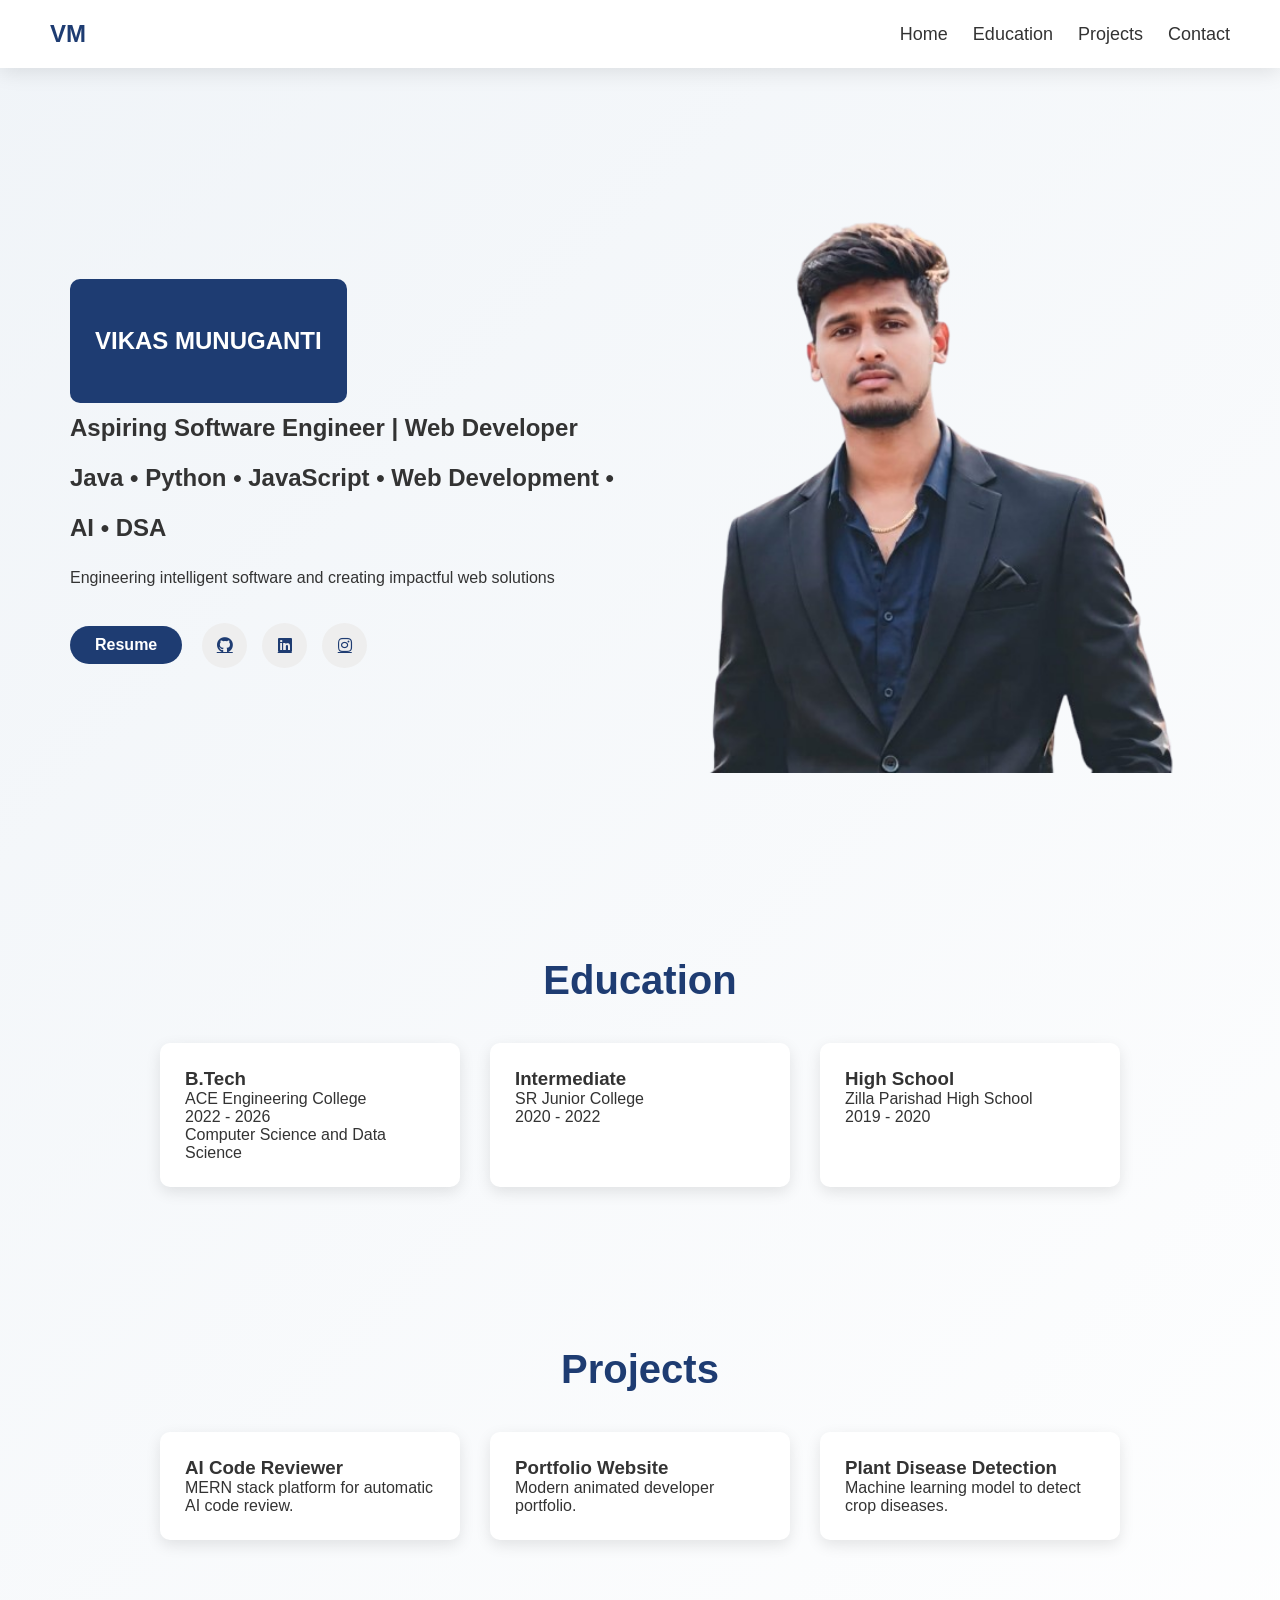
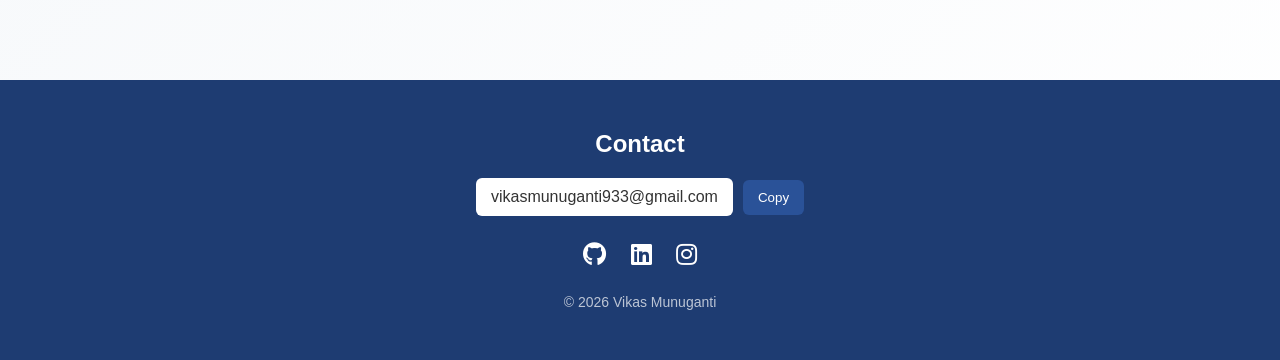
==== commit 2f4602fd: "Responsiveness added" ====
--- a/index.html
+++ b/index.html
@@ -1,321 +1,160 @@
 <!DOCTYPE html>
 <html lang="en">
-
 <head>
-
   <meta charset="UTF-8">
   <meta name="viewport" content="width=device-width, initial-scale=1.0">
-
   <title>Vikas Munuganti Portfolio</title>
-
   <link rel="stylesheet" href="style.css">
-  <link rel="shortcut icon" href="./favicon.png" type="">
-
+  <link rel="shortcut icon" href="./favicon.png" type="image/png">
   <link rel="stylesheet" href="https://cdnjs.cloudflare.com/ajax/libs/font-awesome/5.15.4/css/all.min.css">
-
 </head>
-
 <body>
 
-  <!-- Loader -->
-
   <div id="loader">
-
     <div class="spinner"></div>
-
     <p>Loading your experience...</p>
-
   </div>
 
-
-
-  <!-- Navbar -->
-
   <nav class="navbar">
-
     <div class="logo">VM</div>
-
     <ul class="nav-links">
-
       <li><a href="#home">Home</a></li>
-
       <li><a href="#education-section">Education</a></li>
-
       <li><a href="#projects-section">Projects</a></li>
-
       <li><a href="#footer">Contact</a></li>
-
     </ul>
-
   </nav>
 
-
-
-  <!-- Home -->
-
   <section class="home" id="home">
+    <div class="hero-image">
+      <img src="p1-1.png" alt="Vikas Munuganti">
+    </div>
 
     <div class="home-content">
-
       <h1 class="line line1">
         <span class="name-highlight">VIKAS MUNUGANTI</span>
       </h1>
-
       <h2 class="line line2">Aspiring Software Engineer | Web Developer </h2>
-
       <h2 class="line line3">
         Java • Python • JavaScript • Web Development • AI • DSA
       </h2>
-
       <p class="line line4">
         Engineering intelligent software and creating impactful web solutions
       </p>
-
       <div class="buttons line line5">
-
-        <a href="https://vikasmunuganti.github.io/E-Resume/" class="btn" target="_blank">
-
-          Resume
-
-        </a>
-
+        <a href="https://vikasmunuganti.github.io/E-Resume/" class="btn" target="_blank">Resume</a>
         <div class="social-icons">
-
           <a href="https://github.com/VIKASMUNUGANTI" target="_blank" class="icon-circle">
             <i class="fab fa-github"></i>
           </a>
-
           <a href="https://linkedin.com/in/vikas-munuganti-8a6b34294" target="_blank" class="icon-circle">
             <i class="fab fa-linkedin"></i>
           </a>
-
           <a href="https://instagram.com/vikas_munuganti" target="_blank" class="icon-circle">
             <i class="fab fa-instagram"></i>
           </a>
-
         </div>
-
       </div>
-
     </div>
-
-
-    <div class="hero-image">
-
-      <img src="p1-1.png">
-
-    </div>
-
   </section>
 
-
-
-  <!-- Education -->
-
   <section class="education reveal" id="education-section">
-
     <h2 class="section-title">Education</h2>
-
     <div class="education-container">
-
       <div class="education-card">
-
         <h3>B.Tech</h3>
-
         <p>ACE Engineering College</p>
-
         <p>2022 - 2026</p>
-
         <p>Computer Science and Data Science</p>
-
       </div>
-
-
       <div class="education-card">
-
         <h3>Intermediate</h3>
-
         <p>SR Junior College</p>
-
         <p>2020 - 2022</p>
-
       </div>
-
-
       <div class="education-card">
-
         <h3>High School</h3>
-
         <p>Zilla Parishad High School</p>
-
         <p>2019 - 2020</p>
-
       </div>
-
     </div>
-
   </section>
 
-
-
-  <!-- Projects -->
-
   <section class="projects reveal" id="projects-section">
-
     <h2 class="section-title">Projects</h2>
-
     <div class="projects-container">
-
       <div class="project-card">
-
         <h3>AI Code Reviewer</h3>
-
         <p>MERN stack platform for automatic AI code review.</p>
-
       </div>
-
-
       <div class="project-card">
-
         <h3>Portfolio Website</h3>
-
         <p>Modern animated developer portfolio.</p>
-
       </div>
-
-
       <div class="project-card">
-
         <h3>Plant Disease Detection</h3>
-
         <p>Machine learning model to detect crop diseases.</p>
-
       </div>
-
     </div>
-
   </section>
 
-
-
-  <!-- Footer -->
-
   <footer class="footer" id="footer">
-
     <h2>Contact</h2>
-
     <div class="email-box">
-
       <span id="email">vikasmunuganti933@gmail.com</span>
-
       <button onclick="copyEmail()">Copy</button>
-
     </div>
-
-
     <div class="footer-social">
-
-      <a href="https://github.com/VIKASMUNUGANTI">
-        <i class="fab fa-github"></i>
-      </a>
-
-      <a href="https://linkedin.com/in/vikas-munuganti-8a6b34294">
-        <i class="fab fa-linkedin"></i>
-      </a>
-
-      <a href="https://instagram.com/vikas_munuganti">
-        <i class="fab fa-instagram"></i>
-      </a>
-
+      <a href="https://github.com/VIKASMUNUGANTI"><i class="fab fa-github"></i></a>
+      <a href="https://linkedin.com/in/vikas-munuganti-8a6b34294"><i class="fab fa-linkedin"></i></a>
+      <a href="https://instagram.com/vikas_munuganti"><i class="fab fa-instagram"></i></a>
     </div>
-
-    <p class="copyright">
-      © 2026 Vikas Munuganti
-    </p>
-
+    <p class="copyright">© 2026 Vikas Munuganti</p>
   </footer>
 
-
-
   <script>
-
     /* Loader */
-
     window.addEventListener("load", () => {
-
       document.getElementById("loader").style.display = "none";
-
     });
 
-
     /* Smooth Scroll */
-
     document.querySelectorAll('nav a').forEach(link => {
-
       link.addEventListener('click', function (e) {
-
         e.preventDefault();
-
         const target = document.querySelector(this.getAttribute('href'));
-
-        window.scrollTo({
-
-          top: target.offsetTop - 60,
-
-          behavior: "smooth"
-
-        });
-
+        if(target) {
+            window.scrollTo({
+              top: target.offsetTop - 60,
+              behavior: "smooth"
+            });
+        }
       });
-
     });
 
-
     /* Copy Email */
-
     function copyEmail() {
-
       const email = document.getElementById("email").innerText;
-
       navigator.clipboard.writeText(email);
-
       alert("Email copied!");
-
     }
 
-
-    /* Section Reveal */
-
+    /* Section Reveal Animation */
     function reveal() {
-
       const reveals = document.querySelectorAll(".reveal");
-
       reveals.forEach(section => {
-
         const windowHeight = window.innerHeight;
-
         const elementTop = section.getBoundingClientRect().top;
-
         const revealPoint = 120;
-
         if (elementTop < windowHeight - revealPoint) {
-
           section.classList.add("active");
-
         } else {
-
           section.classList.remove("active");
-
         }
-
       });
-
     }
-
     window.addEventListener("scroll", reveal);
-
+    reveal(); // Run once on load
   </script>
-
 </body>
-
 </html>
--- a/style.css
+++ b/style.css
@@ -1,435 +1,332 @@
-*{
-margin:0;
-padding:0;
-box-sizing:border-box;
-}
-
-body{
-
-font-family:Segoe UI;
-
-background:linear-gradient(135deg,#f0f4f8,#ffffff);
-
-color:#333;
-
-}
-
+* {
+  margin: 0;
+  padding: 0;
+  box-sizing: border-box;
+}
+
+body {
+  font-family: 'Segoe UI', Tahoma, Geneva, Verdana, sans-serif;
+  background: linear-gradient(135deg, #f0f4f8, #ffffff);
+  color: #333;
+  overflow-x: hidden;
+}
 
 /* Navbar */
-
-.navbar{
-
-display:flex;
-
-justify-content:space-between;
-
-align-items:center;
-
-padding:20px 50px;
-
-background:white;
-
-position:sticky;
-
-top:0;
-
-z-index: 987456321;
-
-box-shadow:0 4px 20px rgba(0,0,0,0.1);
-
-}
-
-.logo{
-
-font-size:24px;
-
-font-weight:bold;
-
-color:#1e3c72;
-
-}
-
-.nav-links{
-
-display:flex;
-
-gap:25px;
-
-list-style:none;
-
-}
-
-.nav-links a{
-
-text-decoration:none;
-
-color:#333;
-
-font-size:18px;
-
-}
-
-
-
-/* Home */
-
-.home{
-
-display:flex;
-
-justify-content:space-around;
-
-align-items:center;
-
-padding:70px;
-
-min-height:90vh;
-
-}
-
-.line1{
-  line-height: 100px;
-}.line2,
-.line3,.line4{
-  line-height: 50px;
-}
-
-/* Individual line animation */
-
-.line{
-
-opacity:0;
-
-transform:translateY(-60px);
-
-animation:dropLine 1s forwards;
-
-}
-
-@keyframes dropLine{
-
-to{
-
-opacity:1;
-
-transform:translateY(0);
-
-}
-
-}
-
-.line1{animation-delay:.2s;}
-.line2{animation-delay:.5s;}
-.line3{animation-delay:.8s;}
-.line4{animation-delay:1.1s;}
-.line5{animation-delay:1.4s;}
-
-
-/* Name */
-
-.name-highlight{
-
-background:#1e3c72;
-
-color:white;
-
-padding:12px 25px;
-
-border-radius:10px;
-
-}
-
+.navbar {
+  display: flex;
+  justify-content: space-between;
+  align-items: center;
+  padding: 20px 50px;
+  background: white;
+  position: sticky;
+  top: 0;
+  z-index: 1000;
+  box-shadow: 0 4px 20px rgba(0, 0, 0, 0.1);
+}
+
+.logo {
+  font-size: 24px;
+  font-weight: bold;
+  color: #1e3c72;
+}
+
+.nav-links {
+  display: flex;
+  gap: 25px;
+  list-style: none;
+}
+
+.nav-links a {
+  text-decoration: none;
+  color: #333;
+  font-size: 18px;
+}
+
+/* Home Section Layout */
+.home {
+  display: flex;
+  flex-direction: row-reverse; /* Desktop: Image on Right, Content on Left */
+  justify-content: space-around;
+  align-items: center;
+  padding: 70px;
+  min-height: 90vh;
+}
+
+.home-content {
+  flex: 1;
+  max-width: 600px;
+}
+
+.line1 { line-height: 100px; }
+.line2, .line3, .line4 { line-height: 50px; }
+
+/* Animation Logic */
+.line {
+  opacity: 0;
+  transform: translateY(-60px);
+  animation: dropLine 1s forwards;
+}
+
+@keyframes dropLine {
+  to { opacity: 1; transform: translateY(0); }
+}
+
+.line1 { animation-delay: .2s; }
+.line2 { animation-delay: .5s; }
+.line3 { animation-delay: .8s; }
+.line4 { animation-delay: 1.1s; }
+.line5 { animation-delay: 1.4s; }
+
+.name-highlight {
+  background: #1e3c72;
+  color: white;
+  padding: 12px 25px;
+  border-radius: 10px;
+  display: inline-block;
+}
 
 /* Image */
-
-.hero-image img{
-
-max-width:100%;
-
-height: 600px;
-
-opacity:0;
-
-animation:fadeImage 1s forwards;
-
-animation-delay:1s;
-
-}
-
-@keyframes fadeImage{
-
-to{opacity:1;}
-
-}
-
-
-/* Buttons */
-
-.buttons{
-
-margin-top:20px;
-
-display:flex;
-
-gap:20px;
-
-}
-
-.btn{
-
-background:#1e3c72;
-
-color:white;
-
-padding:10px 20px;
-
-border-radius:20px;
-
-text-decoration:none;
-
-}
-
-
-
-/* Social */
-
-.social-icons{
-
-display:flex;
-
-gap:15px;
-
-}
-.social-icons a{
+.hero-image {
+  flex: 1;
+  display: flex;
+  justify-content: center;
+}
+
+.hero-image img {
+  max-width: 100%;
+  height: 600px;
+  object-fit: cover;
+  border-radius: 20px;
+  opacity: 0;
+  animation: fadeImage 1s forwards;
+  animation-delay: 1s;
+}
+
+@keyframes fadeImage {
+  to { opacity: 1; }
+}
+
+/* Buttons & Socials */
+.buttons {
+  margin-top: 20px;
+  display: flex;
+  align-items: center;
+  gap: 20px;
+}
+
+.btn {
+  background: #1e3c72;
+  color: white;
+  padding: 10px 25px;
+  border-radius: 30px;
   text-decoration: none;
-}
-
-.icon-circle{
-
-background:#eee;
-
-width:45px;
-
-height:45px;
-
-display:flex;
-
-align-items:center;
-
-justify-content:center;
-
-border-radius:50%;
-
-color:#1e3c72;
-
-}
-
-
-
-/* Sections */
-
-.section-title{
-
-text-align:center;
-
-font-size:40px;
-
-margin-bottom:40px;
-
-color:#1e3c72;
-
-}
-
-.education,
-
-.projects{
-
-padding:80px 50px;
-
-}
-
-.education-container,
-
-.projects-container{
-
-display:flex;
-
-gap:30px;
-
-justify-content:center;
-
-flex-wrap:wrap;
-
-}
-
-.education-card,
-
-.project-card{
-
-width:280px;
-
-background:white;
-
-padding:25px;
-
-border-radius:10px;
-
-box-shadow:0 5px 15px rgba(0,0,0,0.1);
-
-transition:.3s;
-
-}
-
-.education-card:hover,
-
-.project-card:hover{
-
-transform:translateY(-5px);
-
-}
-
-
-
-/* Scroll Animation */
-
-.reveal{
-
-opacity:0;
-
-transform:translateY(80px);
-
-transition:.8s;
-
-}
-
-.reveal.active{
-
-opacity:1;
-
-transform:translateY(0);
-
-}
-
-
+  font-weight: bold;
+  transition: 0.3s;
+}
+
+.btn:hover { background: #2a5298; }
+
+.social-icons {
+  display: flex;
+  gap: 15px;
+}
+
+.icon-circle {
+  background: #eee;
+  width: 45px;
+  height: 45px;
+  display: flex;
+  align-items: center;
+  justify-content: center;
+  border-radius: 50%;
+  color: #1e3c72;
+  transition: 0.3s;
+}
+
+.icon-circle:hover { background: #ddd; }
+
+/* General Section Styling */
+.section-title {
+  text-align: center;
+  font-size: 40px;
+  margin-bottom: 40px;
+  color: #1e3c72;
+}
+
+.education, .projects {
+  padding: 80px 50px;
+}
+
+.education-container, .projects-container {
+  display: flex;
+  gap: 30px;
+  justify-content: center;
+  flex-wrap: wrap;
+}
+
+.education-card, .project-card {
+  width: 300px;
+  background: white;
+  padding: 25px;
+  border-radius: 10px;
+  box-shadow: 0 5px 15px rgba(0,0,0,0.1);
+  transition: .3s;
+}
+
+.education-card:hover, .project-card:hover {
+  transform: translateY(-10px);
+}
+
+/* Scroll Animation Reveal */
+.reveal {
+  opacity: 0;
+  transform: translateY(80px);
+  transition: .8s ease-out;
+}
+
+.reveal.active {
+  opacity: 1;
+  transform: translateY(0);
+}
 
 /* Footer */
-
-.footer{
-
-background:#1e3c72;
-
-color:white;
-
-text-align:center;
-
-padding:50px;
-
-margin-top:60px;
-
-}
-
-.email-box{
-
-display:flex;
-
-justify-content:center;
-
-gap:10px;
-
-margin-top:20px;
-
-}
-
-.email-box span{
-
-background:white;
-
-color:#333;
-
-padding:10px 15px;
-
-border-radius:6px;
-
-}
-
-.email-box button{
-
-background:#2a5298;
-
-border:none;
-
-color:white;
-
-padding:10px 15px;
-
-border-radius:6px;
-
-cursor:pointer;
-
-}
-
-.footer-social{
-
-margin:25px;
-
-}
-
-.footer-social a{
-
-color:white;
-
-font-size:22px;
-
-margin:0 10px;
-
-text-decoration: none;
-
-}
-
-
+.footer {
+  background: #1e3c72;
+  color: white;
+  text-align: center;
+  padding: 50px 20px;
+  margin-top: 60px;
+}
+
+.email-box {
+  display: flex;
+  justify-content: center;
+  align-items: center;
+  gap: 10px;
+  margin-top: 20px;
+}
+
+.email-box span {
+  background: white;
+  color: #333;
+  padding: 10px 15px;
+  border-radius: 6px;
+  font-weight: 500;
+}
+
+.email-box button {
+  background: #2a5298;
+  border: none;
+  color: white;
+  padding: 10px 15px;
+  border-radius: 6px;
+  cursor: pointer;
+}
+
+.footer-social { margin: 25px; }
+.footer-social a {
+  color: white;
+  font-size: 24px;
+  margin: 0 10px;
+}
+
+.copyright { opacity: 0.7; font-size: 14px; }
 
 /* Loader */
-
-#loader{
-
-position:fixed;
-
-width:100%;
-
-height:100%;
-
-background:white;
-
-display:flex;
-
-flex-direction:column;
-
-justify-content:center;
-
-align-items:center;
-
-z-index:9999;
-
-}
-
-.spinner{
-
-width:60px;
-
-height:60px;
-
-border:6px solid #ddd;
-
-border-top:6px solid #1e3c72;
-
-border-radius:50%;
-
-animation:spin 1s linear infinite;
-
-}
-
-@keyframes spin{
-
-100%{transform:rotate(360deg)}
-
+#loader {
+  position: fixed;
+  width: 100%;
+  height: 100%;
+  background: white;
+  display: flex;
+  flex-direction: column;
+  justify-content: center;
+  align-items: center;
+  z-index: 9999;
+}
+
+.spinner {
+  width: 60px;
+  height: 60px;
+  border: 6px solid #ddd;
+  border-top: 6px solid #1e3c72;
+  border-radius: 50%;
+  animation: spin 1s linear infinite;
+}
+
+@keyframes spin { 100% { transform: rotate(360deg); } }
+
+/* =========================================
+   MEDIA QUERIES (RESPONSIVENESS)
+   ========================================= */
+
+/* Mobile & Tablet Styles */
+@media screen and (max-width: 768px) {
+  .navbar {
+    padding: 15px 20px;
+    flex-direction: column;
+    gap: 10px;
+  }
+
+  .nav-links {
+    gap: 15px;
+  }
+
+  .nav-links a { font-size: 16px; }
+
+  .home {
+    flex-direction: column; /* Stacks vertically */
+    padding: 40px 20px;
+    text-align: center;
+  }
+
+  /* Ensures Image is above the content on mobile */
+  .hero-image {
+    order: -1; 
+    margin-bottom: 30px;
+  }
+
+  .hero-image img {
+    height: 350px; /* Smaller image for mobile */
+    width: auto;
+  }
+
+  .line1 { line-height: 60px; }
+  .line2, .line3, .line4 { line-height: 1.4; margin-bottom: 15px; }
+
+  .name-highlight {
+    font-size: 24px;
+    padding: 10px 20px;
+  }
+
+  .buttons {
+    flex-direction: column;
+    gap: 20px;
+  }
+
+  .education, .projects {
+    padding: 60px 20px;
+  }
+
+  .education-card, .project-card {
+    width: 100%; /* Makes cards wrap and fill width */
+    max-width: 400px;
+  }
+
+  .email-box {
+    flex-direction: column;
+  }
+
+  .email-box span {
+    width: 100%;
+    word-break: break-all;
+  }
+}
+
+/* Very Small Devices */
+@media screen and (max-width: 480px) {
+  .hero-image img {
+    height: 250px;
+  }
+  .section-title { font-size: 30px; }
 }
